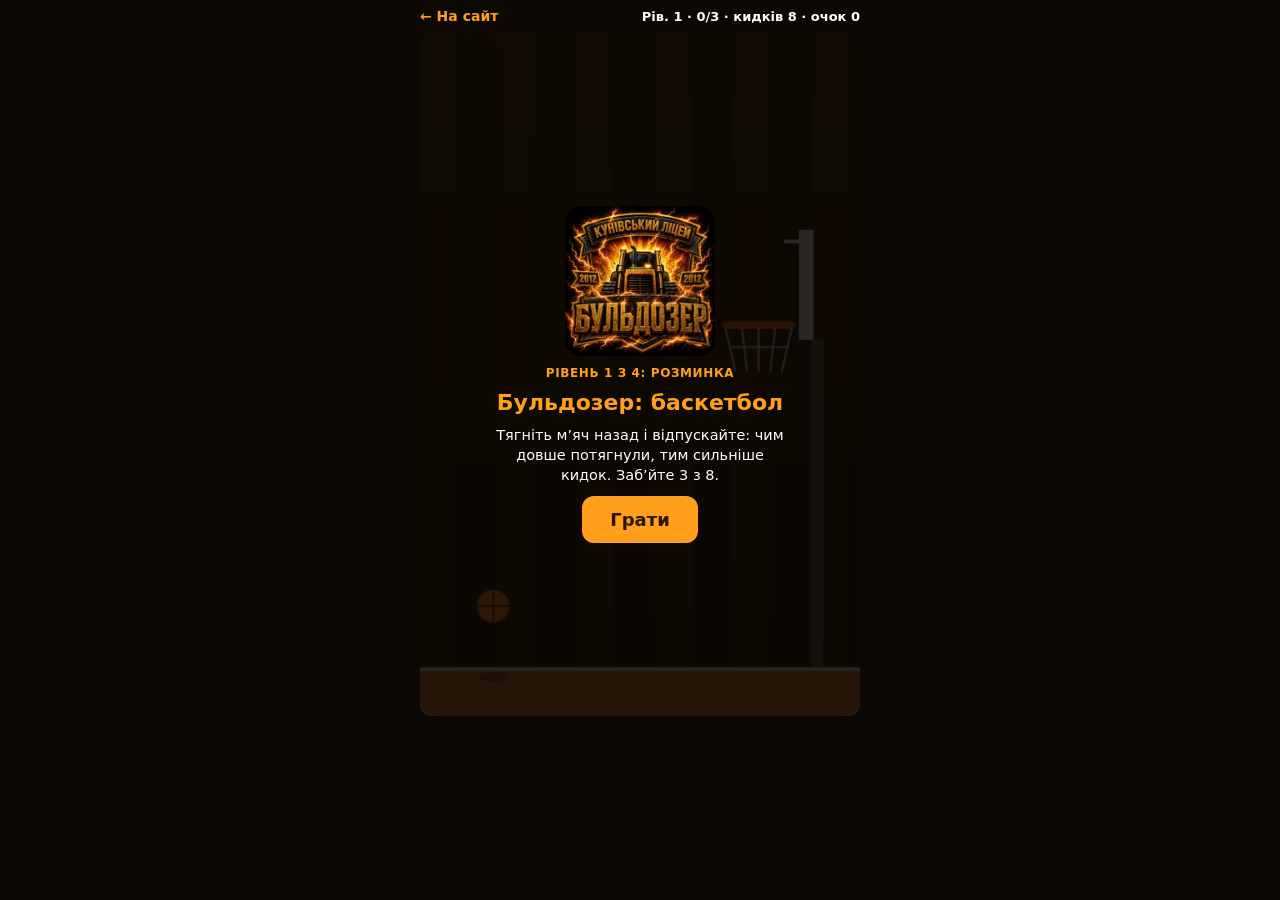
==== basket.html @ 4b5cf01b "Add files via upload" ====
<!doctype html>
<html lang="uk">
<head>
<meta charset="utf-8">
<meta name="viewport" content="width=device-width, initial-scale=1, maximum-scale=1, user-scalable=no">
<meta name="theme-color" content="#1a1209">
<title>Бульдозер: баскетбол</title>
<style>
  :root { --amber:#FF9F1C; --ink:#fff; }
  * { box-sizing:border-box; -webkit-tap-highlight-color:transparent; user-select:none; -webkit-user-select:none; }
  html, body { margin:0; height:100%; background:#0c0804; color:var(--ink); font-family:system-ui,-apple-system,"Segoe UI",Roboto,sans-serif; overscroll-behavior:none; touch-action:none; }
  body { display:flex; flex-direction:column; align-items:center; padding:8px 12px 12px; gap:8px; }
  header { width:100%; max-width:440px; display:flex; justify-content:space-between; align-items:center; gap:8px; font-size:14px; font-weight:700; }
  header a { color:var(--amber); text-decoration:none; white-space:nowrap; }
  header span { white-space:nowrap; font-size:13px; }
  .wrap { position:relative; width:min(100%, 440px, calc((100vh - 110px) * 360 / 560)); aspect-ratio:360/560; min-width:240px; }
  @supports (height:100dvh) { .wrap { width:min(100%, 440px, calc((100dvh - 110px) * 360 / 560)); } }
  canvas { position:absolute; inset:0; width:100%; height:100%; border-radius:14px; display:block; touch-action:none; }
  .ov { position:absolute; inset:0; display:grid; place-content:center; justify-items:center; gap:10px; text-align:center; padding:18px; background:rgba(10,6,2,.86); border-radius:14px; }
  .ov[hidden] { display:none; }
  .ov img { width:150px; height:150px; border-radius:16px; object-fit:cover; }
  .ov h1 { margin:0; font-size:22px; color:var(--amber); } .ov p { margin:0; font-size:14.5px; line-height:1.4; max-width:290px; }
  .lvl { font-size:12px; letter-spacing:.05em; text-transform:uppercase; color:var(--amber); font-weight:700; }
  .go { font:inherit; font-size:18px; font-weight:700; padding:13px 28px; border:0; border-radius:12px; background:var(--amber); color:#2a1700; cursor:pointer; }
</style>
</head>
<body>
<header><a href="./">← На сайт</a><span id="lvlname"></span></header>
<div class="wrap">
  <canvas id="c" width="360" height="560" aria-label="Гра у баскетбол: потягніть м’яч назад і відпустіть"></canvas>
  <div class="ov" id="ov">
    <img src="buldozer-logo.jpg" alt="Бульдозер, Кунівський ліцей">
    <div class="lvl" id="lvl"></div>
    <h1 id="h">Бульдозер</h1>
    <p id="txt"></p>
    <button class="go" id="go" type="button">Грати</button>
  </div>
</div>
<script>
(function () {
  var cv = document.getElementById("c"), g = cv.getContext("2d"), W = 360, H = 560, FLOOR = 520, R = 14, G = 0.35, BX = 60, BY = 470;
  var $ = function (i) { return document.getElementById(i); };
  var LV = [
    { name: "Розминка", goal: 3, shots: 8, hx: 250, hy: 240, move: 0, rnd: 0, txt: "Тягніть м’яч назад і відпускайте: чим довше потягнули, тим сильніше кидок. Заб’йте 3 з 8." },
    { name: "Штрафні", goal: 4, shots: 8, hx: 265, hy: 205, move: 0, rnd: 50, txt: "Кільце вище, а м’яч щоразу з іншого місця. Заб’йте 4 з 8." },
    { name: "Рухоме кільце", goal: 5, shots: 8, hx: 235, hy: 215, move: 38, rnd: 60, txt: "Кільце їздить вліво-вправо. Заб’йте 5 з 8." },
    { name: "Фінал", goal: 6, shots: 8, hx: 225, hy: 195, move: 60, rnd: 70, txt: "Високо, далеко й швидко. Заб’йте 6 з 8, і ліцей святкуватиме!" }
  ];
  var logo = new Image(); logo.src = "buldozer-logo.jpg";
  var lvl = 0, saved = 0, run = false, makes = 0, used = 0, pts = 0, ball, state, hoopX, hoopY, tm = 0, drag = null, msg = "", msgT = 0, rimTouched = false, bounces = 0, age = 0, bx0 = BX, scored = false;
  try { saved = +localStorage.getItem("bus.basket.level") || 0; } catch (e) {}
  var RW = 54;
  function hud() { $("lvlname").textContent = "Рів. " + (lvl + 1) + " · " + makes + "/" + LV[lvl].goal + " · кидків " + (LV[lvl].shots - used) + " · очок " + pts; }
  function curHX() { var L = LV[lvl]; return L.hx + (L.move ? Math.sin(tm / 60) * L.move : 0); }
  function newLevel(l) { lvl = l; makes = 0; used = 0; pts = l === 0 ? 0 : pts; tm = 0; nextShot(); }
  function nextShot() {
    var L = LV[lvl]; bx0 = BX + (L.rnd ? Math.random() * L.rnd : 0);
    ball = { x: bx0, y: BY, vx: 0, vy: 0 }; state = "aim"; rimTouched = false; bounces = 0; age = 0; scored = false; hoopX = curHX(); hoopY = L.hy; hud();
  }
  function circ(px, py, r) {
    var dx = ball.x - px, dy = ball.y - py, d = Math.hypot(dx, dy);
    if (d < R + r && d > 0) {
      var nx = dx / d, ny = dy / d; ball.x = px + nx * (R + r); ball.y = py + ny * (R + r);
      var dot = ball.vx * nx + ball.vy * ny; if (dot < 0) { ball.vx -= 1.6 * dot * nx; ball.vy -= 1.6 * dot * ny; ball.vx *= 0.9; ball.vy *= 0.9; rimTouched = true; }
    }
  }
  function physics(b, hx, hy) {
    var prevY = b.y; b.vy += G; b.x += b.vx; b.y += b.vy;
    var xB = hx + RW, bbx = xB + 6;
    // щит
    if (b.x + R > bbx && b.x - R < bbx + 8 && b.y > hy - 78 && b.y < hy + 12) {
      if (b.vx > 0) { b.x = bbx - R; b.vx = -b.vx * 0.6; rimTouched = true; }
    }
    circ(hx, hy, 4); circ(xB, hy, 4);
    var sc = false;
    if (prevY < hy && b.y >= hy && b.vy > 0 && b.x > hx + 6 && b.x < xB - 2) sc = true;
    return sc;
  }
  function shoot(vx, vy) { if (state !== "aim") return; ball.vx = vx; ball.vy = vy; state = "fly"; used++; hud(); }
  function update() {
    tm++;
    var L = LV[lvl];
    if (state === "aim") { hoopX = curHX(); return; }
    if (state === "fly") {
      hoopX = curHX(); age++;
      if (physics(ball, hoopX, hoopY) && !scored) { scored = true; makes++; var p = rimTouched ? 2 : 3; pts += p; msg = rimTouched ? "Є! +2" : "Чисто! +3"; msgT = 60; hud(); }
      if (ball.y > FLOOR - R && ball.vy > 0) { ball.y = FLOOR - R; ball.vy *= -0.55; ball.vx *= 0.8; bounces++; }
      if (ball.x < -30 || ball.x > W + 30 || bounces >= 2 || age > 420) endShot();
    } else if (state === "pause") { if (--wait <= 0) afterShot(); }
  }
  var wait = 0;
  function endShot() {
    if (!scored) { msg = "Мимо"; msgT = 40; }
    state = "pause"; wait = 36;
  }
  function afterShot() {
    var L = LV[lvl];
    if (makes >= L.goal) return win();
    if (used >= L.shots) return lose();
    nextShot();
  }
  function draw() {
    var L = LV[lvl];
    var gr = g.createLinearGradient(0, 0, 0, H); gr.addColorStop(0, "#2a1a0a"); gr.addColorStop(1, "#150d05"); g.fillStyle = gr; g.fillRect(0, 0, W, H);
    g.fillStyle = "rgba(255,159,28,.07)"; for (var i = 0; i < 6; i++) g.fillRect(i * 64, 0, 30, FLOOR);
    g.fillStyle = "#b9722e"; g.fillRect(0, FLOOR, W, H - FLOOR); g.fillStyle = "#e8d6b8"; g.fillRect(0, FLOOR, W, 3);
    var hx = hoopX, hy = hoopY, xB = hx + RW;
    // щит з логотипом
    g.fillStyle = "#f2f2f2"; g.fillRect(xB + 6, hy - 78, 8, 90);
    g.fillStyle = "#fff"; g.fillRect(xB + 14, hy - 78, 4, 90);
    g.fillStyle = "#fff"; g.fillRect(xB - 6, hy - 70, 12, 3);
    // стійка
    g.fillStyle = "#555"; g.fillRect(xB + 16, hy + 12, 10, FLOOR - hy - 12);
    // кільце
    g.strokeStyle = "#ff5a1f"; g.lineWidth = 6; g.lineCap = "round"; g.beginPath(); g.moveTo(hx, hy); g.lineTo(xB, hy); g.stroke();
    // сітка
    g.strokeStyle = "rgba(255,255,255,.8)"; g.lineWidth = 1.5;
    for (var k = 0; k <= 4; k++) { g.beginPath(); g.moveTo(hx + k * RW / 4, hy + 3); g.lineTo(hx + 8 + k * (RW - 16) / 4, hy + 38); g.stroke(); }
    g.beginPath(); g.moveTo(hx + 4, hy + 18); g.lineTo(xB - 4, hy + 18); g.stroke();
    // логотип на щиті (вертикально, на стійці)
    if (logo.complete && logo.naturalWidth) g.drawImage(logo, 10, 10, 64, 64);
    // прицілювання
    if (state === "aim" && drag) {
      var v = dragV(); var b = { x: ball.x, y: ball.y, vx: v.x, vy: v.y }, saveRim = rimTouched;
      g.fillStyle = "rgba(255,255,255,.7)";
      for (var s = 0; s < 40; s++) { b.vy += G; b.x += b.vx; b.y += b.vy; if (s % 3 === 0) { g.beginPath(); g.arc(b.x, b.y, 2.5, 0, 7); g.fill(); } if (b.y > FLOOR) break; }
      rimTouched = saveRim;
    }
    // тінь, м'яч
    g.fillStyle = "rgba(0,0,0,.3)"; g.beginPath(); g.ellipse(ball.x, FLOOR + 8, 12, 4, 0, 0, 7); g.fill();
    g.fillStyle = "#ff8a1f"; g.beginPath(); g.arc(ball.x, ball.y, R, 0, 7); g.fill();
    g.strokeStyle = "#3a1c05"; g.lineWidth = 1.5; g.beginPath(); g.arc(ball.x, ball.y, R, 0, 7); g.moveTo(ball.x - R, ball.y); g.lineTo(ball.x + R, ball.y); g.moveTo(ball.x, ball.y - R); g.lineTo(ball.x, ball.y + R); g.stroke();
    if (msgT > 0) { msgT--; g.textAlign = "center"; g.font = "bold 28px system-ui,sans-serif"; g.fillStyle = "#FF9F1C"; g.fillText(msg, W / 2, 120); }
  }
  function dragV() {
    var dx = drag.sx - drag.x, dy = drag.sy - drag.y, m = Math.hypot(dx, dy), k = 0.16, mx = 17;
    var vx = dx * k, vy = dy * k, sp = Math.hypot(vx, vy); if (sp > mx) { vx *= mx / sp; vy *= mx / sp; }
    if (vy > -1) vy = -1; return { x: vx, y: vy };
  }
  var acc = 0, last = 0;
  function loop(now) {
    if (!run) return;
    acc += Math.min(50, now - last); last = now;
    while (acc >= 1000 / 60) { acc -= 1000 / 60; update(); if (!run) return; }
    draw(); requestAnimationFrame(loop);
  }
  function pt(e) { var r = cv.getBoundingClientRect(); return { x: (e.clientX - r.left) * W / r.width, y: (e.clientY - r.top) * H / r.height }; }
  cv.addEventListener("pointerdown", function (e) { if (!run || state !== "aim") return; var p = pt(e); drag = { sx: p.x, sy: p.y, x: p.x, y: p.y }; cv.setPointerCapture(e.pointerId); e.preventDefault(); });
  cv.addEventListener("pointermove", function (e) { if (!drag) return; var p = pt(e); drag.x = p.x; drag.y = p.y; });
  function release() { if (!drag) return; var d = Math.hypot(drag.sx - drag.x, drag.sy - drag.y); var v = dragV(); drag = null; if (d > 18) shoot(v.x, v.y); }
  cv.addEventListener("pointerup", release); cv.addEventListener("pointercancel", function () { drag = null; });
  function show(l, h, txt, btn) { $("lvl").textContent = l; $("h").textContent = h; $("txt").textContent = txt; $("go").textContent = btn; $("ov").hidden = false; }
  function win() {
    run = false; draw();
    if (lvl + 1 < LV.length) { saved = Math.max(saved, lvl + 1); try { localStorage.setItem("bus.basket.level", String(saved)); } catch (e) {} show("Очок: " + pts, "Рівень пройдено!", "Далі: " + LV[lvl + 1].name + ". " + LV[lvl + 1].txt, "Наступний рівень"); $("go").dataset.n = "next"; }
    else { saved = 0; try { localStorage.setItem("bus.basket.level", "0"); } catch (e) {} show("Усього очок: " + pts, "Бульдозер переміг!", "Ви пройшли всі рівні. Кунівський ліцей пишається вами!", "Грати ще раз"); $("go").dataset.n = "again"; }
  }
  function lose() { run = false; draw(); show("Закинуто " + makes + " з " + LV[lvl].goal, "Кидки закінчилися", "Трохи не вистачило. Спробуйте ще раз цей рівень.", "Ще раз"); $("go").dataset.n = "retry"; }
  function start() { $("ov").hidden = true; run = true; acc = 0; last = performance.now(); requestAnimationFrame(loop); }
  $("go").onclick = function () { var n = $("go").dataset.n; $("go").dataset.n = ""; if (n === "next") newLevel(lvl + 1); else if (n === "again") { pts = 0; newLevel(0); } else newLevel(lvl); start(); };
  var l0 = saved > 0 && saved < LV.length ? saved : 0;
  pts = 0; newLevel(l0); draw();
  show("Рівень " + (l0 + 1) + " з " + LV.length + ": " + LV[l0].name, "Бульдозер: баскетбол", LV[l0].txt, "Грати");
  window.__b = { shoot: shoot, st: function () { return { makes: makes, used: used, state: state, run: run, pts: pts }; },
    find: function () { var L = LV[lvl]; for (var vy = -17; vy < -6; vy += 0.25) for (var vx = 2; vx < 12; vx += 0.1) { var b = { x: ball.x, y: ball.y, vx: vx, vy: vy }, ok = false, rt = rimTouched; for (var s = 0; s < 400; s++) { if (physics(b, curHX(), L.hy)) { ok = true; break; } if (b.y > FLOOR) break; } rimTouched = rt; if (ok) return { vx: vx, vy: vy }; } return null; } };
})();
</script>
</body>
</html>
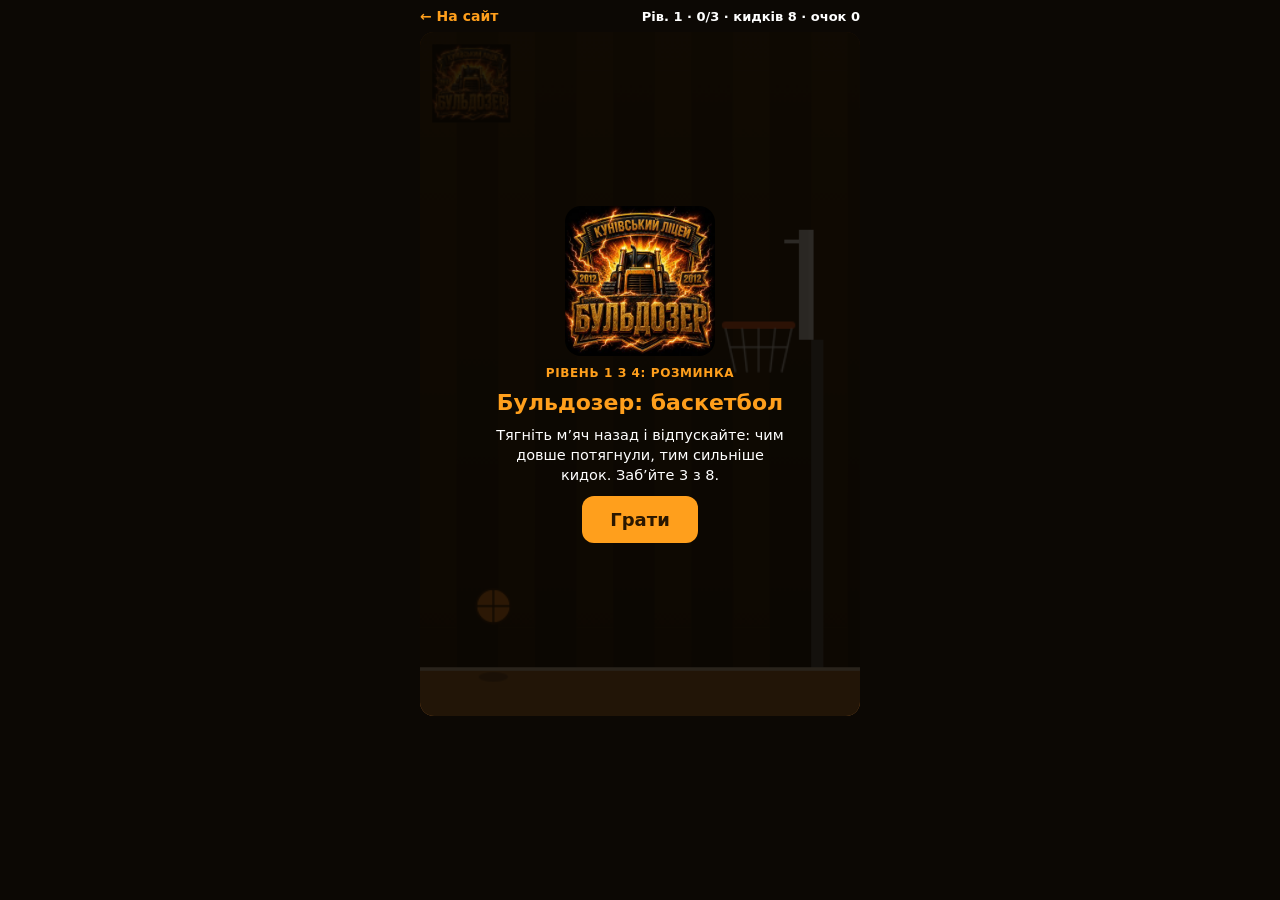
==== commit fd7aaab1: "Add files via upload" ====
--- a/basket.html
+++ b/basket.html
@@ -36,6 +36,8 @@
     <button class="go" id="go" type="button">Грати</button>
   </div>
 </div>
+<script src="config.js"></script>
+<script src="track.js"></script>
 <script>
 (function () {
   var cv = document.getElementById("c"), g = cv.getContext("2d"), W = 360, H = 560, FLOOR = 520, R = 14, G = 0.35, BX = 60, BY = 470;
@@ -156,7 +158,7 @@
     else { saved = 0; try { localStorage.setItem("bus.basket.level", "0"); } catch (e) {} show("Усього очок: " + pts, "Бульдозер переміг!", "Ви пройшли всі рівні. Кунівський ліцей пишається вами!", "Грати ще раз"); $("go").dataset.n = "again"; }
   }
   function lose() { run = false; draw(); show("Закинуто " + makes + " з " + LV[lvl].goal, "Кидки закінчилися", "Трохи не вистачило. Спробуйте ще раз цей рівень.", "Ще раз"); $("go").dataset.n = "retry"; }
-  function start() { $("ov").hidden = true; run = true; acc = 0; last = performance.now(); requestAnimationFrame(loop); }
+  function start() { if (window.trackPlay) trackPlay("basket"); $("ov").hidden = true; run = true; acc = 0; last = performance.now(); requestAnimationFrame(loop); }
   $("go").onclick = function () { var n = $("go").dataset.n; $("go").dataset.n = ""; if (n === "next") newLevel(lvl + 1); else if (n === "again") { pts = 0; newLevel(0); } else newLevel(lvl); start(); };
   var l0 = saved > 0 && saved < LV.length ? saved : 0;
   pts = 0; newLevel(l0); draw();
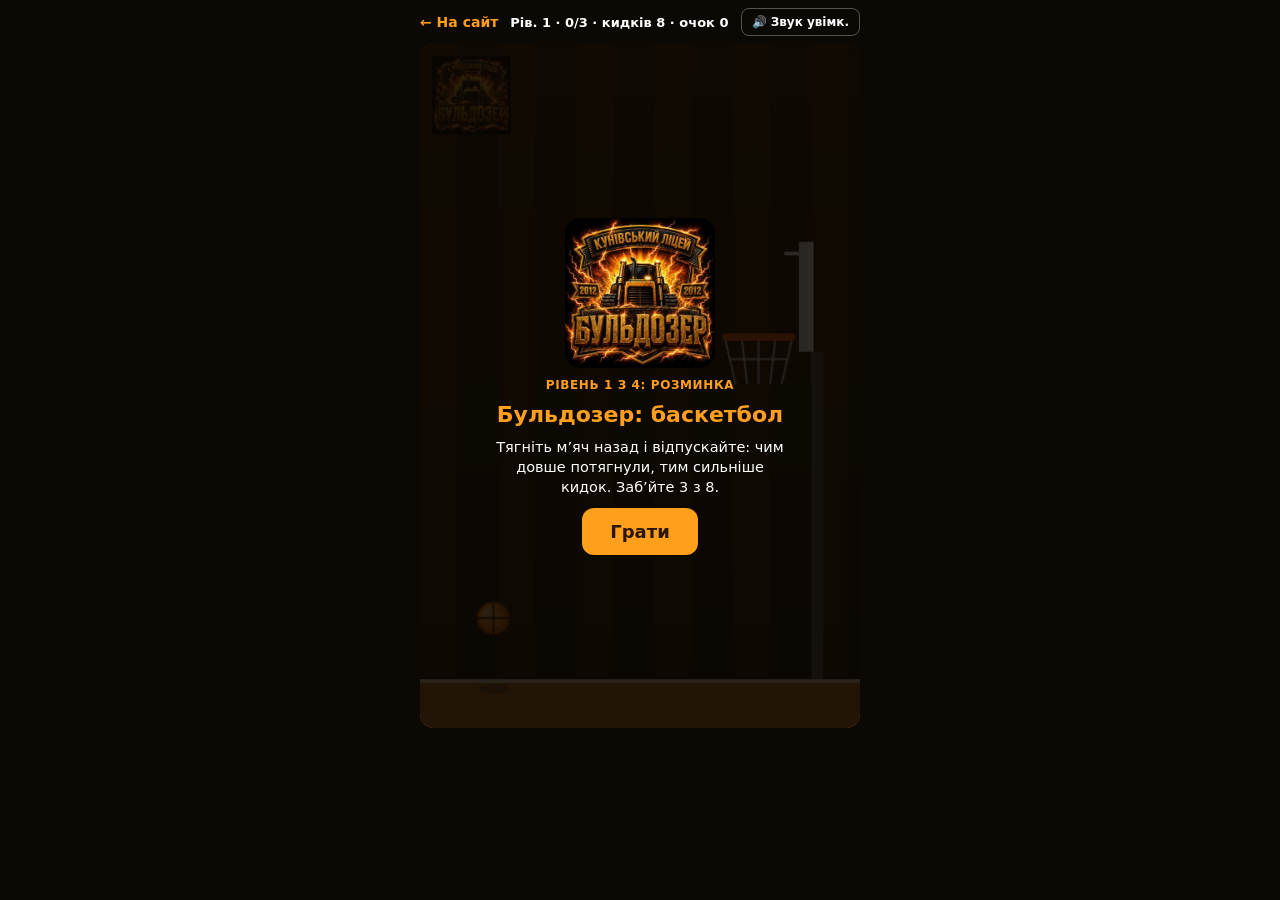
==== commit 257c3479: "Add files via upload" ====
--- a/basket.html
+++ b/basket.html
@@ -22,10 +22,11 @@
   .ov h1 { margin:0; font-size:22px; color:var(--amber); } .ov p { margin:0; font-size:14.5px; line-height:1.4; max-width:290px; }
   .lvl { font-size:12px; letter-spacing:.05em; text-transform:uppercase; color:var(--amber); font-weight:700; }
   .go { font:inherit; font-size:18px; font-weight:700; padding:13px 28px; border:0; border-radius:12px; background:var(--amber); color:#2a1700; cursor:pointer; }
+.snd { font:inherit; font-size:12px; font-weight:700; padding:6px 10px; border-radius:8px; border:1px solid rgba(255,255,255,.3); background:transparent; color:#fff; cursor:pointer; white-space:nowrap; }
 </style>
 </head>
 <body>
-<header><a href="./">← На сайт</a><span id="lvlname"></span></header>
+<header><a href="./">← На сайт</a><span id="lvlname"></span><button class="snd" id="snd" type="button" aria-label="Звук"></button></header>
 <div class="wrap">
   <canvas id="c" width="360" height="560" aria-label="Гра у баскетбол: потягніть м’яч назад і відпустіть"></canvas>
   <div class="ov" id="ov">
@@ -36,6 +37,7 @@
     <button class="go" id="go" type="button">Грати</button>
   </div>
 </div>
+<script src="sfx.js"></script>
 <script src="config.js"></script>
 <script src="track.js"></script>
 <script>
@@ -63,7 +65,7 @@
     var dx = ball.x - px, dy = ball.y - py, d = Math.hypot(dx, dy);
     if (d < R + r && d > 0) {
       var nx = dx / d, ny = dy / d; ball.x = px + nx * (R + r); ball.y = py + ny * (R + r);
-      var dot = ball.vx * nx + ball.vy * ny; if (dot < 0) { ball.vx -= 1.6 * dot * nx; ball.vy -= 1.6 * dot * ny; ball.vx *= 0.9; ball.vy *= 0.9; rimTouched = true; }
+      var dot = ball.vx * nx + ball.vy * ny; if (dot < 0) { SFXLIB.tone(900, 0.1, "square", 0.07, 0, 500); SFXLIB.noise(0.06, 0.15, 3000, "highpass"); ball.vx -= 1.6 * dot * nx; ball.vy -= 1.6 * dot * ny; ball.vx *= 0.9; ball.vy *= 0.9; rimTouched = true; }
     }
   }
   function physics(b, hx, hy) {
@@ -71,28 +73,28 @@
     var xB = hx + RW, bbx = xB + 6;
     // щит
     if (b.x + R > bbx && b.x - R < bbx + 8 && b.y > hy - 78 && b.y < hy + 12) {
-      if (b.vx > 0) { b.x = bbx - R; b.vx = -b.vx * 0.6; rimTouched = true; }
+      if (b.vx > 0) { SFXLIB.tone(160, 0.12, "triangle", 0.25, 0, 90); b.x = bbx - R; b.vx = -b.vx * 0.6; rimTouched = true; }
     }
     circ(hx, hy, 4); circ(xB, hy, 4);
     var sc = false;
     if (prevY < hy && b.y >= hy && b.vy > 0 && b.x > hx + 6 && b.x < xB - 2) sc = true;
     return sc;
   }
-  function shoot(vx, vy) { if (state !== "aim") return; ball.vx = vx; ball.vy = vy; state = "fly"; used++; hud(); }
+  function shoot(vx, vy) { if (state !== "aim") return; SFXLIB.noise(0.14, 0.18, 2200, "bandpass"); ball.vx = vx; ball.vy = vy; state = "fly"; used++; hud(); }
   function update() {
     tm++;
     var L = LV[lvl];
     if (state === "aim") { hoopX = curHX(); return; }
     if (state === "fly") {
       hoopX = curHX(); age++;
-      if (physics(ball, hoopX, hoopY) && !scored) { scored = true; makes++; var p = rimTouched ? 2 : 3; pts += p; msg = rimTouched ? "Є! +2" : "Чисто! +3"; msgT = 60; hud(); }
-      if (ball.y > FLOOR - R && ball.vy > 0) { ball.y = FLOOR - R; ball.vy *= -0.55; ball.vx *= 0.8; bounces++; }
+      if (physics(ball, hoopX, hoopY) && !scored) { scored = true; SFXLIB.noise(0.28, 0.3, 4000, "highpass"); SFXLIB.seq([784, 988, 1175], 0.07, "sine", 0.16); makes++; var p = rimTouched ? 2 : 3; pts += p; msg = rimTouched ? "Є! +2" : "Чисто! +3"; msgT = 60; hud(); }
+      if (ball.y > FLOOR - R && ball.vy > 0) { ball.y = FLOOR - R; ball.vy *= -0.55; ball.vx *= 0.8; bounces++; SFXLIB.tone(130 / bounces, 0.12, "triangle", 0.28, 0, 60); }
       if (ball.x < -30 || ball.x > W + 30 || bounces >= 2 || age > 420) endShot();
     } else if (state === "pause") { if (--wait <= 0) afterShot(); }
   }
   var wait = 0;
   function endShot() {
-    if (!scored) { msg = "Мимо"; msgT = 40; }
+    if (!scored) { msg = "Мимо"; msgT = 40; SFXLIB.tone(240, 0.22, "triangle", 0.14, 0, 120); }
     state = "pause"; wait = 36;
   }
   function afterShot() {
@@ -130,7 +132,7 @@
     }
     // тінь, м'яч
     g.fillStyle = "rgba(0,0,0,.3)"; g.beginPath(); g.ellipse(ball.x, FLOOR + 8, 12, 4, 0, 0, 7); g.fill();
-    g.fillStyle = "#ff8a1f"; g.beginPath(); g.arc(ball.x, ball.y, R, 0, 7); g.fill();
+    var bgr = g.createRadialGradient(ball.x - 5, ball.y - 5, 2, ball.x, ball.y, R); bgr.addColorStop(0, "#ffc27a"); bgr.addColorStop(0.5, "#ff8a1f"); bgr.addColorStop(1, "#b84e00"); g.fillStyle = bgr; g.beginPath(); g.arc(ball.x, ball.y, R, 0, 7); g.fill();
     g.strokeStyle = "#3a1c05"; g.lineWidth = 1.5; g.beginPath(); g.arc(ball.x, ball.y, R, 0, 7); g.moveTo(ball.x - R, ball.y); g.lineTo(ball.x + R, ball.y); g.moveTo(ball.x, ball.y - R); g.lineTo(ball.x, ball.y + R); g.stroke();
     if (msgT > 0) { msgT--; g.textAlign = "center"; g.font = "bold 28px system-ui,sans-serif"; g.fillStyle = "#FF9F1C"; g.fillText(msg, W / 2, 120); }
   }
@@ -153,13 +155,14 @@
   cv.addEventListener("pointerup", release); cv.addEventListener("pointercancel", function () { drag = null; });
   function show(l, h, txt, btn) { $("lvl").textContent = l; $("h").textContent = h; $("txt").textContent = txt; $("go").textContent = btn; $("ov").hidden = false; }
   function win() {
-    run = false; draw();
+    run = false; draw(); SFXLIB.seq(lvl + 1 < LV.length ? [523, 659, 784, 1047] : [523, 523, 523, 659, 784, 659, 784, 1047], 0.13);
     if (lvl + 1 < LV.length) { saved = Math.max(saved, lvl + 1); try { localStorage.setItem("bus.basket.level", String(saved)); } catch (e) {} show("Очок: " + pts, "Рівень пройдено!", "Далі: " + LV[lvl + 1].name + ". " + LV[lvl + 1].txt, "Наступний рівень"); $("go").dataset.n = "next"; }
     else { saved = 0; try { localStorage.setItem("bus.basket.level", "0"); } catch (e) {} show("Усього очок: " + pts, "Бульдозер переміг!", "Ви пройшли всі рівні. Кунівський ліцей пишається вами!", "Грати ще раз"); $("go").dataset.n = "again"; }
   }
-  function lose() { run = false; draw(); show("Закинуто " + makes + " з " + LV[lvl].goal, "Кидки закінчилися", "Трохи не вистачило. Спробуйте ще раз цей рівень.", "Ще раз"); $("go").dataset.n = "retry"; }
-  function start() { if (window.trackPlay) trackPlay("basket"); $("ov").hidden = true; run = true; acc = 0; last = performance.now(); requestAnimationFrame(loop); }
+  function lose() { run = false; draw(); SFXLIB.seq([392, 330, 262, 196], 0.2); show("Закинуто " + makes + " з " + LV[lvl].goal, "Кидки закінчилися", "Трохи не вистачило. Спробуйте ще раз цей рівень.", "Ще раз"); $("go").dataset.n = "retry"; }
+  function start() { if (window.trackPlay) trackPlay("basket"); SFXLIB.tone(1400, 0.25, "sine", 0.1); $("ov").hidden = true; run = true; acc = 0; last = performance.now(); requestAnimationFrame(loop); }
   $("go").onclick = function () { var n = $("go").dataset.n; $("go").dataset.n = ""; if (n === "next") newLevel(lvl + 1); else if (n === "again") { pts = 0; newLevel(0); } else newLevel(lvl); start(); };
+  SFXLIB.bind($("snd"));
   var l0 = saved > 0 && saved < LV.length ? saved : 0;
   pts = 0; newLevel(l0); draw();
   show("Рівень " + (l0 + 1) + " з " + LV.length + ": " + LV[l0].name, "Бульдозер: баскетбол", LV[l0].txt, "Грати");
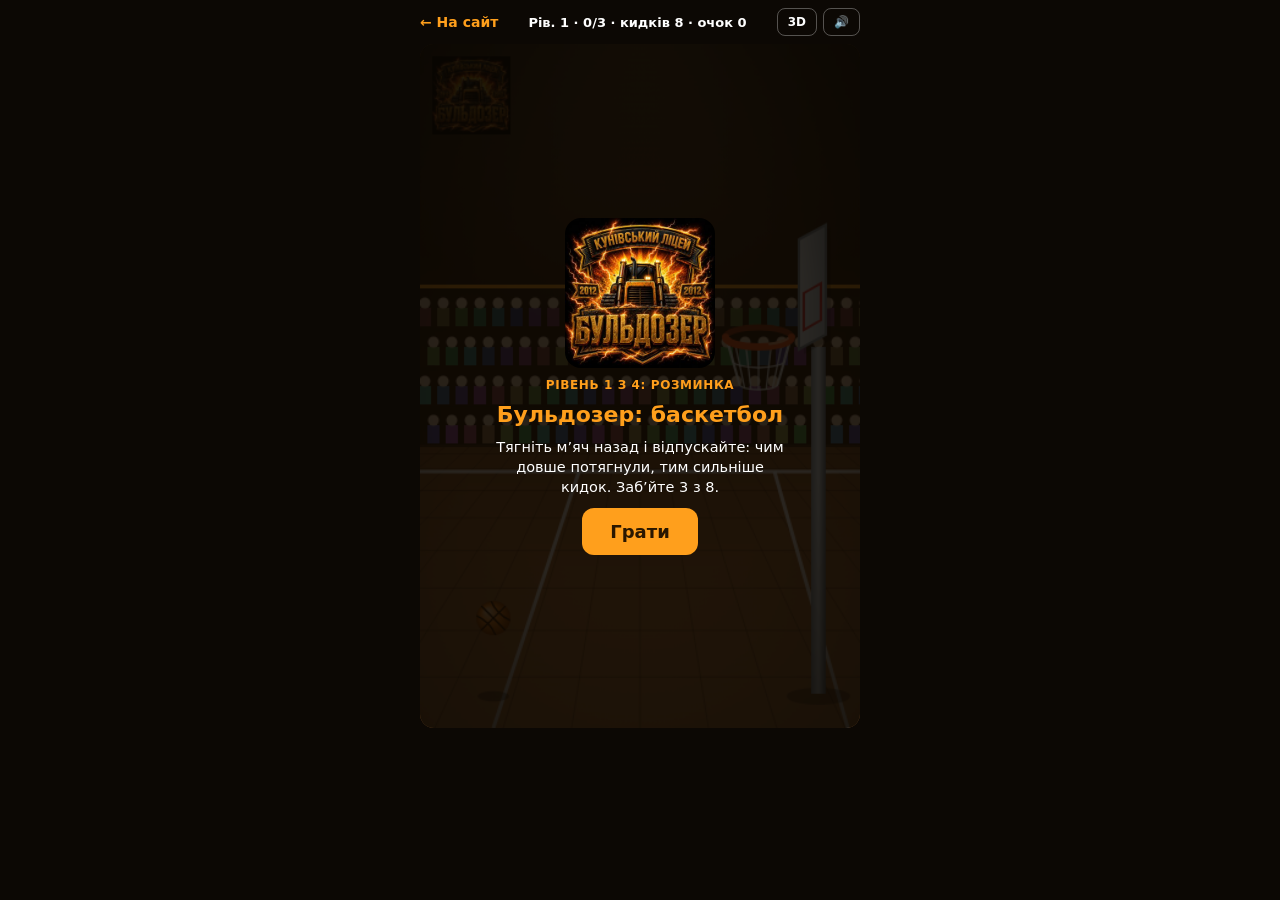
==== commit f5712a48: "Add files via upload" ====
--- a/basket.html
+++ b/basket.html
@@ -13,6 +13,7 @@
   header { width:100%; max-width:440px; display:flex; justify-content:space-between; align-items:center; gap:8px; font-size:14px; font-weight:700; }
   header a { color:var(--amber); text-decoration:none; white-space:nowrap; }
   header span { white-space:nowrap; font-size:13px; }
+  .hb { display:flex; gap:6px; }
   .wrap { position:relative; width:min(100%, 440px, calc((100vh - 110px) * 360 / 560)); aspect-ratio:360/560; min-width:240px; }
   @supports (height:100dvh) { .wrap { width:min(100%, 440px, calc((100dvh - 110px) * 360 / 560)); } }
   canvas { position:absolute; inset:0; width:100%; height:100%; border-radius:14px; display:block; touch-action:none; }
@@ -26,7 +27,7 @@
 </style>
 </head>
 <body>
-<header><a href="./">← На сайт</a><span id="lvlname"></span><button class="snd" id="snd" type="button" aria-label="Звук"></button></header>
+<header><a href="./">← На сайт</a><span id="lvlname"></span><span class="hb"><button class="snd" id="vw" type="button" aria-label="Вигляд 2D або 3D">3D</button><button class="snd" id="snd" type="button" aria-label="Звук"></button></span></header>
 <div class="wrap">
   <canvas id="c" width="360" height="560" aria-label="Гра у баскетбол: потягніть м’яч назад і відпустіть"></canvas>
   <div class="ov" id="ov">
@@ -103,7 +104,7 @@
     if (used >= L.shots) return lose();
     nextShot();
   }
-  function draw() {
+  function draw2d() {
     var L = LV[lvl];
     var gr = g.createLinearGradient(0, 0, 0, H); gr.addColorStop(0, "#2a1a0a"); gr.addColorStop(1, "#150d05"); g.fillStyle = gr; g.fillRect(0, 0, W, H);
     g.fillStyle = "rgba(255,159,28,.07)"; for (var i = 0; i < 6; i++) g.fillRect(i * 64, 0, 30, FLOOR);
@@ -136,6 +137,66 @@
     g.strokeStyle = "#3a1c05"; g.lineWidth = 1.5; g.beginPath(); g.arc(ball.x, ball.y, R, 0, 7); g.moveTo(ball.x - R, ball.y); g.lineTo(ball.x + R, ball.y); g.moveTo(ball.x, ball.y - R); g.lineTo(ball.x, ball.y + R); g.stroke();
     if (msgT > 0) { msgT--; g.textAlign = "center"; g.font = "bold 28px system-ui,sans-serif"; g.fillStyle = "#FF9F1C"; g.fillText(msg, W / 2, 120); }
   }
+
+  function draw() { if (view3d) draw3d(); else draw2d(); }
+  function draw3d() {
+    var L = LV[lvl], FY = 330, i, k;
+    // стіна і трибуни
+    var wg = g.createLinearGradient(0, 0, 0, FY); wg.addColorStop(0, "#150c04"); wg.addColorStop(1, "#4a2a10"); g.fillStyle = wg; g.fillRect(0, 0, W, FY);
+    for (var r = 0; r < 4; r++) {
+      var yy = 200 + r * 32; g.fillStyle = "rgba(20,10,0," + (0.2 + r * 0.08) + ")"; g.fillRect(0, yy, W, 32);
+      for (i = 0; i < 25; i++) {
+        var hx0 = i * 15 + (r % 2) * 7 + 4, hue = (i * 47 + r * 83) % 360;
+        g.fillStyle = "hsl(" + hue + ",35%," + (36 + r * 4) + "%)"; g.fillRect(hx0 - 5, yy + 16, 10, 15);
+        g.fillStyle = "#e6c7a6"; g.beginPath(); g.arc(hx0, yy + 12, 4.5, 0, 7); g.fill();
+      }
+    }
+    g.fillStyle = "#FF9F1C"; g.fillRect(0, 197, W, 3);
+    var lg = g.createRadialGradient(W / 2, -20, 5, W / 2, -20, 260); lg.addColorStop(0, "rgba(255,200,120,.35)"); lg.addColorStop(1, "rgba(255,200,120,0)"); g.fillStyle = lg; g.fillRect(0, 0, W, FY);
+    // паркет у перспективі
+    var fg = g.createLinearGradient(0, FY, 0, H); fg.addColorStop(0, "#8a5424"); fg.addColorStop(1, "#c98340"); g.fillStyle = fg; g.fillRect(0, FY, W, H - FY);
+    g.strokeStyle = "rgba(60,30,10,.35)"; g.lineWidth = 1; g.beginPath();
+    for (k = -9; k <= 9; k++) { g.moveTo(180 + k * 20, FY); g.lineTo(180 + k * 56, H); }
+    for (k = 1; k < 9; k++) { var py = FY + (H - FY) * Math.pow(k / 9, 1.7); g.moveTo(0, py); g.lineTo(W, py); }
+    g.stroke();
+    g.strokeStyle = "rgba(255,255,255,.8)"; g.lineWidth = 3; g.beginPath(); g.moveTo(-10, FY + 20); g.lineTo(W + 10, FY + 20); g.stroke();
+    g.beginPath(); g.moveTo(130, FY + 20); g.lineTo(60, H); g.moveTo(290, FY + 20); g.lineTo(350, H); g.stroke();
+    var hx = hoopX, hy = hoopY, xB = hx + RW, cx = hx + RW / 2;
+    // стійка
+    g.fillStyle = "rgba(0,0,0,.3)"; g.beginPath(); g.ellipse(xB + 22, FLOOR + 14, 26, 7, 0, 0, 7); g.fill();
+    var pg = g.createLinearGradient(xB + 16, 0, xB + 28, 0); pg.addColorStop(0, "#9aa7b4"); pg.addColorStop(0.5, "#e6edf3"); pg.addColorStop(1, "#6a7580"); g.fillStyle = pg; g.fillRect(xB + 16, hy + 8, 12, FLOOR + 12 - hy - 8);
+    // щит: паралелограм
+    g.fillStyle = "rgba(0,0,0,.22)"; g.beginPath(); g.moveTo(xB + 10, hy - 78); g.lineTo(xB + 32, hy - 90); g.lineTo(xB + 32, hy + 2); g.lineTo(xB + 10, hy + 14); g.closePath(); g.fill();
+    var bgd = g.createLinearGradient(xB + 6, 0, xB + 26, 0); bgd.addColorStop(0, "#f4f8fb"); bgd.addColorStop(1, "#c4d0da"); g.fillStyle = bgd;
+    g.beginPath(); g.moveTo(xB + 6, hy - 80); g.lineTo(xB + 28, hy - 92); g.lineTo(xB + 28, hy - 2); g.lineTo(xB + 6, hy + 10); g.closePath(); g.fill();
+    g.strokeStyle = "#8d99a5"; g.lineWidth = 2; g.stroke();
+    g.strokeStyle = "#e23d3d"; g.lineWidth = 2; g.beginPath(); g.moveTo(xB + 10, hy - 36); g.lineTo(xB + 24, hy - 44); g.lineTo(xB + 24, hy - 14); g.lineTo(xB + 10, hy - 6); g.closePath(); g.stroke();
+    // заднє півколо кільця
+    g.lineWidth = 5; g.strokeStyle = "#9a3a12"; g.beginPath(); g.ellipse(cx, hy, RW / 2, 8, 0, Math.PI, 0); g.stroke();
+    // траєкторія
+    if (state === "aim" && drag) {
+      var v = dragV(); var b = { x: ball.x, y: ball.y, vx: v.x, vy: v.y }; g.fillStyle = "rgba(255,255,255,.75)";
+      for (var s = 0; s < 40; s++) { b.vy += G; b.x += b.vx; b.y += b.vy; if (s % 3 === 0) { g.beginPath(); g.arc(b.x, b.y, 2.5, 0, 7); g.fill(); } if (b.y > FLOOR) break; }
+    }
+    // тінь м'яча
+    var hgt = Math.max(0, Math.min(1, (FLOOR - ball.y) / 450));
+    g.fillStyle = "rgba(0,0,0," + (0.35 - hgt * 0.2) + ")"; g.beginPath(); g.ellipse(ball.x, FLOOR + 14, 12 + hgt * 8, 4 + hgt * 2, 0, 0, 7); g.fill();
+    // м'яч
+    var rot = ball.x / 25 + ball.y / 30;
+    var bgr = g.createRadialGradient(ball.x - 5, ball.y - 6, 1, ball.x, ball.y, R + 1); bgr.addColorStop(0, "#ffd09a"); bgr.addColorStop(0.45, "#ff8a1f"); bgr.addColorStop(1, "#8f3d00"); g.fillStyle = bgr; g.beginPath(); g.arc(ball.x, ball.y, R, 0, 7); g.fill();
+    g.save(); g.beginPath(); g.arc(ball.x, ball.y, R, 0, 7); g.clip(); g.strokeStyle = "#3a1c05"; g.lineWidth = 1.4; g.translate(ball.x, ball.y); g.rotate(rot);
+    g.beginPath(); g.moveTo(-R, 0); g.lineTo(R, 0); g.moveTo(0, -R); g.lineTo(0, R); g.moveTo(-R * 0.7, -R); g.quadraticCurveTo(-R * 0.2, 0, -R * 0.7, R); g.moveTo(R * 0.7, -R); g.quadraticCurveTo(R * 0.2, 0, R * 0.7, R); g.stroke(); g.restore();
+    // сітка і передня половина кільця
+    g.strokeStyle = "rgba(255,255,255,.85)"; g.lineWidth = 1.3;
+    for (k = 0; k <= 8; k++) { var a = Math.PI * k / 8, ex = cx - Math.cos(a) * RW / 2, ey = hy + Math.sin(a) * 8, lx = cx - Math.cos(a) * RW * 0.3, ly = hy + 38 + Math.sin(a) * 5; g.beginPath(); g.moveTo(ex, ey); g.lineTo(lx, ly); g.stroke(); }
+    g.beginPath(); g.ellipse(cx, hy + 19, RW * 0.4, 6, 0, 0, Math.PI); g.stroke();
+    g.beginPath(); g.ellipse(cx, hy + 38, RW * 0.3, 5, 0, 0, Math.PI); g.stroke();
+    g.lineWidth = 6; g.strokeStyle = "#ff5a1f"; g.lineCap = "round"; g.beginPath(); g.ellipse(cx, hy, RW / 2, 8, 0, 0, Math.PI); g.stroke();
+    g.strokeStyle = "rgba(255,200,150,.8)"; g.lineWidth = 2; g.beginPath(); g.ellipse(cx, hy - 1, RW / 2 - 2, 7, 0, 0.3, 1.2); g.stroke();
+    if (logo.complete && logo.naturalWidth) g.drawImage(logo, 10, 10, 64, 64);
+    var vg = g.createRadialGradient(W / 2, H / 2, 160, W / 2, H / 2, 380); vg.addColorStop(0, "rgba(0,0,0,0)"); vg.addColorStop(1, "rgba(0,0,0,.5)"); g.fillStyle = vg; g.fillRect(0, 0, W, H);
+    if (msgT > 0) { msgT--; g.textAlign = "center"; g.font = "bold 28px system-ui,sans-serif"; g.fillStyle = "#FF9F1C"; g.fillText(msg, W / 2, 120); }
+  }
   function dragV() {
     var dx = drag.sx - drag.x, dy = drag.sy - drag.y, m = Math.hypot(dx, dy), k = 0.16, mx = 17;
     var vx = dx * k, vy = dy * k, sp = Math.hypot(vx, vy); if (sp > mx) { vx *= mx / sp; vy *= mx / sp; }
@@ -162,6 +223,12 @@
   function lose() { run = false; draw(); SFXLIB.seq([392, 330, 262, 196], 0.2); show("Закинуто " + makes + " з " + LV[lvl].goal, "Кидки закінчилися", "Трохи не вистачило. Спробуйте ще раз цей рівень.", "Ще раз"); $("go").dataset.n = "retry"; }
   function start() { if (window.trackPlay) trackPlay("basket"); SFXLIB.tone(1400, 0.25, "sine", 0.1); $("ov").hidden = true; run = true; acc = 0; last = performance.now(); requestAnimationFrame(loop); }
   $("go").onclick = function () { var n = $("go").dataset.n; $("go").dataset.n = ""; if (n === "next") newLevel(lvl + 1); else if (n === "again") { pts = 0; newLevel(0); } else newLevel(lvl); start(); };
+
+  var view3d = true;
+  try { var vv = localStorage.getItem("bus.game.view"); if (vv) view3d = vv === "3d"; } catch (e) {}
+  function vwLabel() { $("vw").textContent = view3d ? "3D" : "2D"; }
+  $("vw").onclick = function () { view3d = !view3d; try { localStorage.setItem("bus.game.view", view3d ? "3d" : "2d"); } catch (e) {} vwLabel(); draw(); };
+  vwLabel();
   SFXLIB.bind($("snd"));
   var l0 = saved > 0 && saved < LV.length ? saved : 0;
   pts = 0; newLevel(l0); draw();
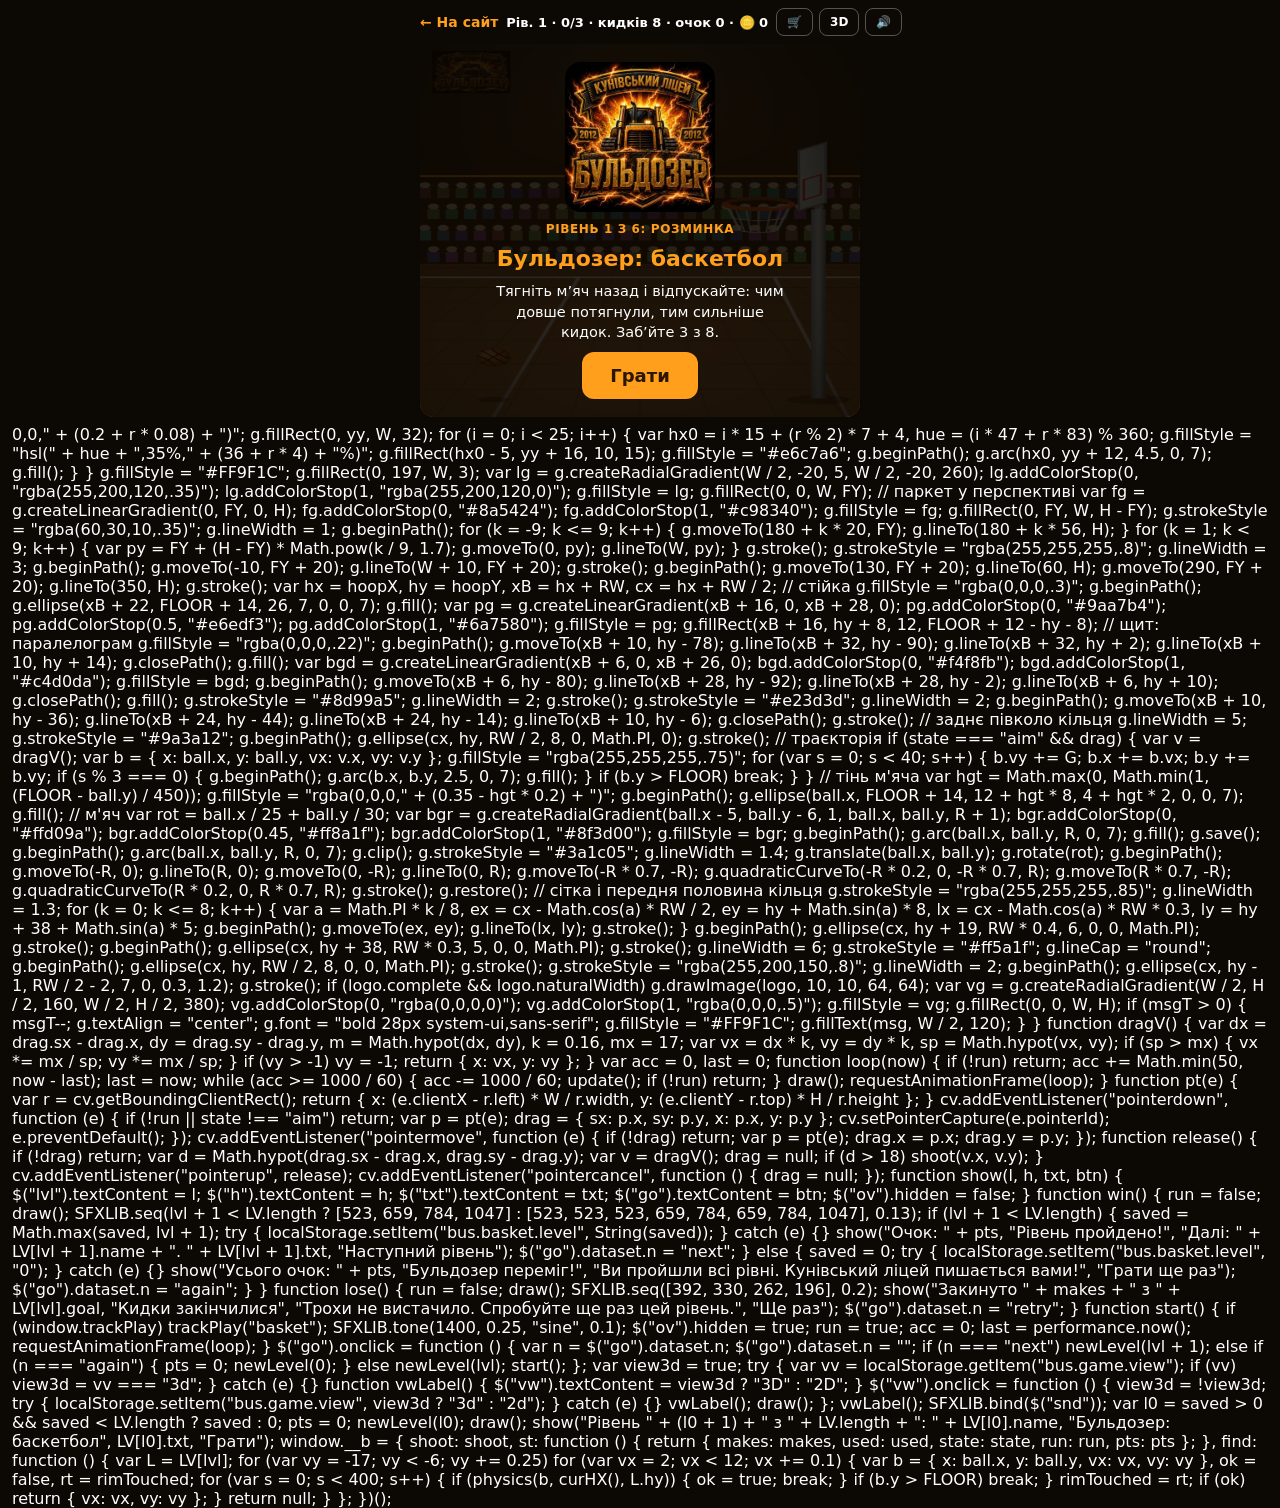
==== commit 679ad745: "Update print statement to say 'Goodbye World'" ====
--- a/basket.html
+++ b/basket.html
@@ -6,7 +6,7 @@
 <meta name="theme-color" content="#1a1209">
 <title>Бульдозер: баскетбол</title>
 <style>
-  :root { --amber:#FF9F1C; --ink:#fff; }
+  :root { --amber:#FF9F1C; --ink:#fff; --gold:#FFD700; }
   * { box-sizing:border-box; -webkit-tap-highlight-color:transparent; user-select:none; -webkit-user-select:none; }
   html, body { margin:0; height:100%; background:#0c0804; color:var(--ink); font-family:system-ui,-apple-system,"Segoe UI",Roboto,sans-serif; overscroll-behavior:none; touch-action:none; }
   body { display:flex; flex-direction:column; align-items:center; padding:8px 12px 12px; gap:8px; }
@@ -23,19 +23,42 @@
   .ov h1 { margin:0; font-size:22px; color:var(--amber); } .ov p { margin:0; font-size:14.5px; line-height:1.4; max-width:290px; }
   .lvl { font-size:12px; letter-spacing:.05em; text-transform:uppercase; color:var(--amber); font-weight:700; }
   .go { font:inherit; font-size:18px; font-weight:700; padding:13px 28px; border:0; border-radius:12px; background:var(--amber); color:#2a1700; cursor:pointer; }
-.snd { font:inherit; font-size:12px; font-weight:700; padding:6px 10px; border-radius:8px; border:1px solid rgba(255,255,255,.3); background:transparent; color:#fff; cursor:pointer; white-space:nowrap; }
+  .snd { font:inherit; font-size:12px; font-weight:700; padding:6px 10px; border-radius:8px; border:1px solid rgba(255,255,255,.3); background:transparent; color:#fff; cursor:pointer; white-space:nowrap; }
+  .combo { position:absolute; top:80px; left:50%; transform:translateX(-50%); font-size:24px; font-weight:900; color:var(--gold); text-shadow:0 0 10px rgba(255,215,0,.8); opacity:0; transition:opacity .2s; pointer-events:none; }
+  .combo.show { opacity:1; }
+  .timer { position:absolute; top:8px; left:50%; transform:translateX(-50%); font-size:20px; font-weight:900; color:#fff; text-shadow:0 2px 4px rgba(0,0,0,.8); display:none; }
+  .timer.show { display:block; }
+  .shop { position:absolute; inset:0; background:rgba(10,6,2,.95); border-radius:14px; padding:20px; display:none; flex-direction:column; align-items:center; gap:12px; z-index:10; }
+  .shop.show { display:flex; }
+  .shop h2 { margin:0; color:var(--amber); font-size:20px; }
+  .shop .coins { font-size:16px; color:var(--gold); font-weight:700; }
+  .shop .item { display:flex; justify-content:space-between; align-items:center; width:100%; padding:10px 14px; background:rgba(255,255,255,.08); border-radius:10px; }
+  .shop .item span { font-size:14px; }
+  .shop .item button { padding:6px 14px; border:0; border-radius:8px; background:var(--amber); color:#2a1700; font-weight:700; cursor:pointer; }
+  .shop .item button:disabled { opacity:.4; cursor:not-allowed; }
+  .shop .close { margin-top:8px; padding:10px 24px; border:1px solid rgba(255,255,255,.3); background:transparent; color:#fff; border-radius:10px; cursor:pointer; font-size:14px; }
 </style>
 </head>
 <body>
-<header><a href="./">← На сайт</a><span id="lvlname"></span><span class="hb"><button class="snd" id="vw" type="button" aria-label="Вигляд 2D або 3D">3D</button><button class="snd" id="snd" type="button" aria-label="Звук"></button></span></header>
+<header><a href="./">← На сайт</a><span id="lvlname"></span><span class="hb"><button class="snd" id="shopBtn" type="button" aria-label="Магазин">🛒</button><button class="snd" id="vw" type="button" aria-label="Вигляд 2D або 3D">3D</button><button class="snd" id="snd" type="button" aria-label="Звук"></button></span></header>
 <div class="wrap">
   <canvas id="c" width="360" height="560" aria-label="Гра у баскетбол: потягніть м’яч назад і відпустіть"></canvas>
+  <div class="combo" id="combo"></div>
+  <div class="timer" id="timer"></div>
   <div class="ov" id="ov">
     <img src="buldozer-logo.jpg" alt="Бульдозер, Кунівський ліцей">
     <div class="lvl" id="lvl"></div>
     <h1 id="h">Бульдозер</h1>
     <p id="txt"></p>
     <button class="go" id="go" type="button">Грати</button>
+  </div>
+  <div class="shop" id="shop">
+    <h2>🛒 Магазин</h2>
+    <div class="coins" id="coins">Монети: 0</div>
+    <div class="item"><span>🔥 Золотий м'яч (постійно)</span><button id="buyGold">100</button></div>
+    <div class="item"><span>💨 Швидкий м'яч (постійно)</span><button id="buySpeed">150</button></div>
+    <div class="item"><span>⏱ +10 секунд у режимі «На час»</span><button id="buyTime">50</button></div>
+    <button class="close" id="closeShop">Закрити</button>
   </div>
 </div>
 <script src="sfx.js"></script>
@@ -45,65 +68,186 @@
 (function () {
   var cv = document.getElementById("c"), g = cv.getContext("2d"), W = 360, H = 560, FLOOR = 520, R = 14, G = 0.35, BX = 60, BY = 470;
   var $ = function (i) { return document.getElementById(i); };
+  
+  // Розширені рівні з новими механіками
   var LV = [
-    { name: "Розминка", goal: 3, shots: 8, hx: 250, hy: 240, move: 0, rnd: 0, txt: "Тягніть м’яч назад і відпускайте: чим довше потягнули, тим сильніше кидок. Заб’йте 3 з 8." },
-    { name: "Штрафні", goal: 4, shots: 8, hx: 265, hy: 205, move: 0, rnd: 50, txt: "Кільце вище, а м’яч щоразу з іншого місця. Заб’йте 4 з 8." },
-    { name: "Рухоме кільце", goal: 5, shots: 8, hx: 235, hy: 215, move: 38, rnd: 60, txt: "Кільце їздить вліво-вправо. Заб’йте 5 з 8." },
-    { name: "Фінал", goal: 6, shots: 8, hx: 225, hy: 195, move: 60, rnd: 70, txt: "Високо, далеко й швидко. Заб’йте 6 з 8, і ліцей святкуватиме!" }
+    { name: "Розминка", goal: 3, shots: 8, hx: 250, hy: 240, move: 0, rnd: 0, wind: 0, obstacle: false, txt: "Тягніть м’яч назад і відпускайте: чим довше потягнули, тим сильніше кидок. Заб’йте 3 з 8." },
+    { name: "Штрафні", goal: 4, shots: 8, hx: 265, hy: 205, move: 0, rnd: 50, wind: 0, obstacle: false, txt: "Кільце вище, а м’яч щоразу з іншого місця. Заб’йте 4 з 8." },
+    { name: "Рухоме кільце", goal: 5, shots: 8, hx: 235, hy: 215, move: 38, rnd: 60, wind: 0, obstacle: false, txt: "Кільце їздить вліво-вправо. Заб’йте 5 з 8." },
+    { name: "Вітер", goal: 5, shots: 8, hx: 240, hy: 210, move: 25, rnd: 60, wind: 0.08, obstacle: false, txt: "Вітер здуває м'яч! Враховуйте це при кидку. Заб’йте 5 з 8." },
+    { name: "Перешкода", goal: 6, shots: 8, hx: 235, hy: 200, move: 30, rnd: 70, wind: 0, obstacle: true, txt: "Між вами та кільцем рухається перешкода! Заб’йте 6 з 8." },
+    { name: "Фінал", goal: 7, shots: 8, hx: 225, hy: 195, move: 60, rnd: 70, wind: 0.05, obstacle: true, txt: "Все разом: вітер, перешкода й рухоме кільце. Заб’йте 7 з 8, і ліцей святкуватиме!" }
   ];
+  
   var logo = new Image(); logo.src = "buldozer-logo.jpg";
-  var lvl = 0, saved = 0, run = false, makes = 0, used = 0, pts = 0, ball, state, hoopX, hoopY, tm = 0, drag = null, msg = "", msgT = 0, rimTouched = false, bounces = 0, age = 0, bx0 = BX, scored = false;
-  try { saved = +localStorage.getItem("bus.basket.level") || 0; } catch (e) {}
+  var lvl = 0, saved = 0, run = false, makes = 0, used = 0, pts = 0, coins = 0, ball, state, hoopX, hoopY, tm = 0, drag = null, msg = "", msgT = 0, rimTouched = false, bounces = 0, age = 0, bx0 = BX, scored = false;
+  var combo = 0, comboMax = 0, goldBall = false, speedBall = false, timeBonus = 0, gameMode = "classic", timeLeft = 60, timerActive = false;
+  var obstacleX = 180, obstacleDir = 1;
+  
+  try { 
+    saved = +localStorage.getItem("bus.basket.level") || 0;
+    coins = +localStorage.getItem("bus.basket.coins") || 0;
+    goldBall = localStorage.getItem("bus.basket.gold") === "1";
+    speedBall = localStorage.getItem("bus.basket.speed") === "1";
+  } catch (e) {}
+  
   var RW = 54;
-  function hud() { $("lvlname").textContent = "Рів. " + (lvl + 1) + " · " + makes + "/" + LV[lvl].goal + " · кидків " + (LV[lvl].shots - used) + " · очок " + pts; }
+  
+  function hud() { 
+    $("lvlname").textContent = "Рів. " + (lvl + 1) + " · " + makes + "/" + LV[lvl].goal + " · кидків " + (LV[lvl].shots - used) + " · очок " + pts + " · 🪙 " + coins; 
+  }
+  
   function curHX() { var L = LV[lvl]; return L.hx + (L.move ? Math.sin(tm / 60) * L.move : 0); }
-  function newLevel(l) { lvl = l; makes = 0; used = 0; pts = l === 0 ? 0 : pts; tm = 0; nextShot(); }
+  
+  function newLevel(l) { 
+    lvl = l; makes = 0; used = 0; pts = l === 0 ? 0 : pts; tm = 0; combo = 0; 
+    if (l === 0) { comboMax = 0; }
+    nextShot(); 
+  }
+  
   function nextShot() {
-    var L = LV[lvl]; bx0 = BX + (L.rnd ? Math.random() * L.rnd : 0);
-    ball = { x: bx0, y: BY, vx: 0, vy: 0 }; state = "aim"; rimTouched = false; bounces = 0; age = 0; scored = false; hoopX = curHX(); hoopY = L.hy; hud();
-  }
+    var L = LV[lvl]; 
+    bx0 = BX + (L.rnd ? Math.random() * L.rnd : 0);
+    ball = { x: bx0, y: BY, vx: 0, vy: 0 }; 
+    state = "aim"; rimTouched = false; bounces = 0; age = 0; scored = false; 
+    hoopX = curHX(); hoopY = L.hy; 
+    goldBall = Math.random() < 0.1 && lvl > 0; // 10% шанс золотого м'яча
+    hud();
+  }
+  
   function circ(px, py, r) {
     var dx = ball.x - px, dy = ball.y - py, d = Math.hypot(dx, dy);
     if (d < R + r && d > 0) {
       var nx = dx / d, ny = dy / d; ball.x = px + nx * (R + r); ball.y = py + ny * (R + r);
-      var dot = ball.vx * nx + ball.vy * ny; if (dot < 0) { SFXLIB.tone(900, 0.1, "square", 0.07, 0, 500); SFXLIB.noise(0.06, 0.15, 3000, "highpass"); ball.vx -= 1.6 * dot * nx; ball.vy -= 1.6 * dot * ny; ball.vx *= 0.9; ball.vy *= 0.9; rimTouched = true; }
-    }
-  }
+      var dot = ball.vx * nx + ball.vy * ny; 
+      if (dot < 0) { 
+        SFXLIB.tone(900, 0.1, "square", 0.07, 0, 500); SFXLIB.noise(0.06, 0.15, 3000, "highpass"); 
+        ball.vx -= 1.6 * dot * nx; ball.vy -= 1.6 * dot * ny; ball.vx *= 0.9; ball.vy *= 0.9; rimTouched = true; 
+      }
+    }
+  }
+  
   function physics(b, hx, hy) {
-    var prevY = b.y; b.vy += G; b.x += b.vx; b.y += b.vy;
+    var prevY = b.y; 
+    var L = LV[lvl];
+    // Вітер
+    if (L.wind) b.vx += L.wind;
+    b.vy += G; b.x += b.vx; b.y += b.vy;
     var xB = hx + RW, bbx = xB + 6;
     // щит
     if (b.x + R > bbx && b.x - R < bbx + 8 && b.y > hy - 78 && b.y < hy + 12) {
       if (b.vx > 0) { SFXLIB.tone(160, 0.12, "triangle", 0.25, 0, 90); b.x = bbx - R; b.vx = -b.vx * 0.6; rimTouched = true; }
     }
+    // Перешкода
+    if (L.obstacle && b.x > obstacleX - 8 && b.x < obstacleX + 8 && b.y > 300 && b.y < 380) {
+      if (b.vx > 0) { b.vx = -b.vx * 0.8; b.vy *= 0.9; SFXLIB.tone(200, 0.1, "square", 0.15); }
+    }
     circ(hx, hy, 4); circ(xB, hy, 4);
     var sc = false;
     if (prevY < hy && b.y >= hy && b.vy > 0 && b.x > hx + 6 && b.x < xB - 2) sc = true;
     return sc;
   }
-  function shoot(vx, vy) { if (state !== "aim") return; SFXLIB.noise(0.14, 0.18, 2200, "bandpass"); ball.vx = vx; ball.vy = vy; state = "fly"; used++; hud(); }
+  
+  function shoot(vx, vy) { 
+    if (state !== "aim") return; 
+    SFXLIB.noise(0.14, 0.18, 2200, "bandpass"); 
+    if (speedBall) { vx *= 1.3; vy *= 1.3; }
+    ball.vx = vx; ball.vy = vy; state = "fly"; used++; hud(); 
+  }
+  
   function update() {
     tm++;
     var L = LV[lvl];
+    
+    // Таймер
+    if (timerActive) {
+      timeLeft -= 1/60;
+      $("timer").textContent = "⏱ " + Math.ceil(timeLeft) + "с";
+      if (timeLeft <= 0) { timerActive = false; $("timer").classList.remove("show"); endGameMode(); return; }
+    }
+    
+    // Рухома перешкода
+    if (L.obstacle) {
+      obstacleX += obstacleDir * 2;
+      if (obstacleX > 280 || obstacleX < 80) obstacleDir *= -1;
+    }
+    
     if (state === "aim") { hoopX = curHX(); return; }
     if (state === "fly") {
       hoopX = curHX(); age++;
-      if (physics(ball, hoopX, hoopY) && !scored) { scored = true; SFXLIB.noise(0.28, 0.3, 4000, "highpass"); SFXLIB.seq([784, 988, 1175], 0.07, "sine", 0.16); makes++; var p = rimTouched ? 2 : 3; pts += p; msg = rimTouched ? "Є! +2" : "Чисто! +3"; msgT = 60; hud(); }
-      if (ball.y > FLOOR - R && ball.vy > 0) { ball.y = FLOOR - R; ball.vy *= -0.55; ball.vx *= 0.8; bounces++; SFXLIB.tone(130 / bounces, 0.12, "triangle", 0.28, 0, 60); }
+      if (physics(ball, hoopX, hoopY) && !scored) { 
+        scored = true; 
+        SFXLIB.noise(0.28, 0.3, 4000, "highpass"); 
+        SFXLIB.seq([784, 988, 1175], 0.07, "sine", 0.16); 
+        makes++; 
+        combo++;
+        comboMax = Math.max(comboMax, combo);
+        
+        var p = rimTouched ? 2 : 3;
+        if (goldBall) p *= 2;
+        if (combo >= 3) p += 2;
+        
+        pts += p;
+        coins += goldBall ? 5 : 1;
+        
+        msg = (goldBall ? "🌟 ЗОЛОТО! " : "") + (combo >= 3 ? "🔥 COMBO x" + combo + "! " : "") + "+" + p; 
+        msgT = 60;
+        
+        if (combo >= 3) showCombo();
+        
+        hud(); 
+        try { localStorage.setItem("bus.basket.coins", String(coins)); } catch (e) {}
+      }
+      if (ball.y > FLOOR - R && ball.vy > 0) { 
+        ball.y = FLOOR - R; ball.vy *= -0.55; ball.vx *= 0.8; bounces++; 
+        SFXLIB.tone(130 / bounces, 0.12, "triangle", 0.28, 0, 60); 
+      }
       if (ball.x < -30 || ball.x > W + 30 || bounces >= 2 || age > 420) endShot();
     } else if (state === "pause") { if (--wait <= 0) afterShot(); }
   }
+  
   var wait = 0;
   function endShot() {
-    if (!scored) { msg = "Мимо"; msgT = 40; SFXLIB.tone(240, 0.22, "triangle", 0.14, 0, 120); }
+    if (!scored) { 
+      msg = "Мимо"; msgT = 40; combo = 0;
+      SFXLIB.tone(240, 0.22, "triangle", 0.14, 0, 120); 
+    }
     state = "pause"; wait = 36;
   }
+  
   function afterShot() {
     var L = LV[lvl];
     if (makes >= L.goal) return win();
     if (used >= L.shots) return lose();
     nextShot();
   }
+  
+  function showCombo() {
+    var el = $("combo");
+    el.textContent = "🔥 COMBO x" + combo;
+    el.classList.add("show");
+    setTimeout(function() { el.classList.remove("show"); }, 1000);
+  }
+  
+  // --- НОВИЙ РЕЖИМ "НА ЧАС" ---
+  function startTimeMode() {
+    gameMode = "time";
+    timeLeft = 60 + timeBonus;
+    timerActive = true;
+    $("timer").classList.add("show");
+    $("timer").textContent = "⏱ " + Math.ceil(timeLeft) + "с";
+    makes = 0; used = 0; pts = 0; combo = 0; lvl = 0;
+    nextShot();
+  }
+  
+  function endGameMode() {
+    run = false;
+    if (gameMode === "time") {
+      show("Результат", "Час вийшов!", "Ви закинули " + makes + " м'ячів та заробили " + pts + " очок!", "Ще раз");
+      $("go").dataset.n = "timemode";
+    }
+  }
+  
   function draw2d() {
     var L = LV[lvl];
     var gr = g.createLinearGradient(0, 0, 0, H); gr.addColorStop(0, "#2a1a0a"); gr.addColorStop(1, "#150d05"); g.fillStyle = gr; g.fillRect(0, 0, W, H);
@@ -122,7 +266,7 @@
     g.strokeStyle = "rgba(255,255,255,.8)"; g.lineWidth = 1.5;
     for (var k = 0; k <= 4; k++) { g.beginPath(); g.moveTo(hx + k * RW / 4, hy + 3); g.lineTo(hx + 8 + k * (RW - 16) / 4, hy + 38); g.stroke(); }
     g.beginPath(); g.moveTo(hx + 4, hy + 18); g.lineTo(xB - 4, hy + 18); g.stroke();
-    // логотип на щиті (вертикально, на стійці)
+    // логотип
     if (logo.complete && logo.naturalWidth) g.drawImage(logo, 10, 10, 64, 64);
     // прицілювання
     if (state === "aim" && drag) {
@@ -133,18 +277,221 @@
     }
     // тінь, м'яч
     g.fillStyle = "rgba(0,0,0,.3)"; g.beginPath(); g.ellipse(ball.x, FLOOR + 8, 12, 4, 0, 0, 7); g.fill();
-    var bgr = g.createRadialGradient(ball.x - 5, ball.y - 5, 2, ball.x, ball.y, R); bgr.addColorStop(0, "#ffc27a"); bgr.addColorStop(0.5, "#ff8a1f"); bgr.addColorStop(1, "#b84e00"); g.fillStyle = bgr; g.beginPath(); g.arc(ball.x, ball.y, R, 0, 7); g.fill();
-    g.strokeStyle = "#3a1c05"; g.lineWidth = 1.5; g.beginPath(); g.arc(ball.x, ball.y, R, 0, 7); g.moveTo(ball.x - R, ball.y); g.lineTo(ball.x + R, ball.y); g.moveTo(ball.x, ball.y - R); g.lineTo(ball.x, ball.y + R); g.stroke();
+    var bgr = g.createRadialGradient(ball.x - 5, ball.y - 5, 2, ball.x, ball.y, R); 
+    if (goldBall) {
+      bgr.addColorStop(0, "#fff8b0"); bgr.addColorStop(0.5, "#ffd700"); bgr.addColorStop(1, "#b8860b");
+    } else {
+      bgr.addColorStop(0, "#ffc27a"); bgr.addColorStop(0.5, "#ff8a1f"); bgr.addColorStop(1, "#b84e00");
+    }
+    g.fillStyle = bgr; g.beginPath(); g.arc(ball.x, ball.y, R, 0, 7); g.fill();
+    g.strokeStyle = goldBall ? "#8b6914" : "#3a1c05"; g.lineWidth = 1.5; 
+    g.beginPath(); g.arc(ball.x, ball.y, R, 0, 7); g.moveTo(ball.x - R, ball.y); g.lineTo(ball.x + R, ball.y); g.moveTo(ball.x, ball.y - R); g.lineTo(ball.x, ball.y + R); g.stroke();
+    
+    // Перешкода
+    if (L.obstacle) {
+      g.fillStyle = "#e74c3c"; g.fillRect(obstacleX - 6, 300, 12, 80);
+      g.fillStyle = "#c0392b"; g.fillRect(obstacleX - 4, 310, 8, 60);
+    }
+    
     if (msgT > 0) { msgT--; g.textAlign = "center"; g.font = "bold 28px system-ui,sans-serif"; g.fillStyle = "#FF9F1C"; g.fillText(msg, W / 2, 120); }
   }
-
+  
   function draw() { if (view3d) draw3d(); else draw2d(); }
+  
   function draw3d() {
     var L = LV[lvl], FY = 330, i, k;
     // стіна і трибуни
     var wg = g.createLinearGradient(0, 0, 0, FY); wg.addColorStop(0, "#150c04"); wg.addColorStop(1, "#4a2a10"); g.fillStyle = wg; g.fillRect(0, 0, W, FY);
     for (var r = 0; r < 4; r++) {
       var yy = 200 + r * 32; g.fillStyle = "rgba(20,10,0," + (0.2 + r * 0.08) + ")"; g.fillRect(0, yy, W, 32);
+      for (i = 0; i < 25; i++) {
+        var hx0 = i * 15 + (r % 2) * 7 + 4, hue = (i * 47 + r * 83) % 360;
+        g.fillStyle = "hsl(" + hue + ",35%," + (36 + r * 4) + "%)"; g.fillRect(hx0 - 5, yy + 16, 10, 15);
+        g.fillStyle = "#e6c7a6"; g.beginPath(); g.arc(hx0, yy + 12, 4.5, 0, 7); g.fill();
+      }
+    }
+    g.fillStyle = "#FF9F1C"; g.fillRect(0, 197, W, 3);
+    var lg = g.createRadialGradient(W / 2, -20, 5, W / 2, -20, 260); lg.addColorStop(0, "rgba(255,200,120,.35)"); lg.addColorStop(1, "rgba(255,200,120,0)"); g.fillStyle = lg; g.fillRect(0, 0, W, FY);
+    // паркет
+    var fg = g.createLinearGradient(0, FY, 0, H); fg.addColorStop(0, "#8a5424"); fg.addColorStop(1, "#c98340"); g.fillStyle = fg; g.fillRect(0, FY, W, H - FY);
+    g.strokeStyle = "rgba(60,30,10,.35)"; g.lineWidth = 1; g.beginPath();
+    for (k = -9; k <= 9; k++) { g.moveTo(180 + k * 20, FY); g.lineTo(180 + k * 56, H); }
+    for (k = 1; k < 9; k++) { var py = FY + (H - FY) * Math.pow(k / 9, 1.7); g.moveTo(0, py); g.lineTo(W, py); }
+    g.stroke();
+    g.strokeStyle = "rgba(255,255,255,.8)"; g.lineWidth = 3; g.beginPath(); g.moveTo(-10, FY + 20); g.lineTo(W + 10, FY + 20); g.stroke();
+    g.beginPath(); g.moveTo(130, FY + 20); g.lineTo(60, H); g.moveTo(290, FY + 20); g.lineTo(350, H); g.stroke();
+    
+    var hx = hoopX, hy = hoopY, xB = hx + RW, cx = hx + RW / 2;
+    // стійка
+    g.fillStyle = "rgba(0,0,0,.3)"; g.beginPath(); g.ellipse(xB + 22, FLOOR + 14, 26, 7, 0, 0, 7); g.fill();
+    var pg = g.createLinearGradient(xB + 16, 0, xB + 28, 0); pg.addColorStop(0, "#9aa7b4"); pg.addColorStop(0.5, "#e6edf3"); pg.addColorStop(1, "#6a7580"); g.fillStyle = pg; g.fillRect(xB + 16, hy + 8, 12, FLOOR + 12 - hy - 8);
+    // щит
+    g.fillStyle = "rgba(0,0,0,.22)"; g.beginPath(); g.moveTo(xB + 10, hy - 78); g.lineTo(xB + 32, hy - 90); g.lineTo(xB + 32, hy + 2); g.lineTo(xB + 10, hy + 14); g.closePath(); g.fill();
+    var bgd = g.createLinearGradient(xB + 6, 0, xB + 26, 0); bgd.addColorStop(0, "#f4f8fb"); bgd.addColorStop(1, "#c4d0da"); g.fillStyle = bgd;
+    g.beginPath(); g.moveTo(xB + 6, hy - 80); g.lineTo(xB + 28, hy - 92); g.lineTo(xB + 28, hy - 2); g.lineTo(xB + 6, hy + 10); g.closePath(); g.fill();
+    g.strokeStyle = "#8d99a5"; g.lineWidth = 2; g.stroke();
+    g.strokeStyle = "#e23d3d"; g.lineWidth = 2; g.beginPath(); g.moveTo(xB + 10, hy - 36); g.lineTo(xB + 24, hy - 44); g.lineTo(xB + 24, hy - 14); g.lineTo(xB + 10, hy - 6); g.closePath(); g.stroke();
+    // заднє півколо кільця
+    g.lineWidth = 5; g.strokeStyle = "#9a3a12"; g.beginPath(); g.ellipse(cx, hy, RW / 2, 8, 0, Math.PI, 0); g.stroke();
+    
+    // Перешкода 3D
+    if (L.obstacle) {
+      g.fillStyle = "rgba(0,0,0,.3)"; g.beginPath(); g.ellipse(obstacleX, 385, 18, 5, 0, 0, 7); g.fill();
+      g.fillStyle = "#e74c3c"; g.fillRect(obstacleX - 6, 300, 12, 80);
+      g.fillStyle = "#c0392b"; g.fillRect(obstacleX - 4, 310, 8, 60);
+      g.fillStyle = "#f39c12"; g.beginPath(); g.arc(obstacleX, 300, 8, 0, 7); g.fill();
+    }
+    
+    // траєкторія
+    if (state === "aim" && drag) {
+      var v = dragV(); var b = { x: ball.x, y: ball.y, vx: v.x, vy: v.y }; g.fillStyle = "rgba(255,255,255,.75)";
+      for (var s = 0; s < 40; s++) { b.vy += G; b.x += b.vx; b.y += b.vy; if (s % 3 === 0) { g.beginPath(); g.arc(b.x, b.y, 2.5, 0, 7); g.fill(); } if (b.y > FLOOR) break; }
+    }
+    // тінь
+    var hgt = Math.max(0, Math.min(1, (FLOOR - ball.y) / 450));
+    g.fillStyle = "rgba(0,0,0," + (0.35 - hgt * 0.2) + ")"; g.beginPath(); g.ellipse(ball.x, FLOOR + 14, 12 + hgt * 8, 4 + hgt * 2, 0, 0, 7); g.fill();
+    // м'яч
+    var rot = ball.x / 25 + ball.y / 30;
+    var bgr = g.createRadialGradient(ball.x - 5, ball.y - 6, 1, ball.x, ball.y, R + 1); 
+    if (goldBall) {
+      bgr.addColorStop(0, "#fff8b0"); bgr.addColorStop(0.45, "#ffd700"); bgr.addColorStop(1, "#8b6914");
+    } else {
+      bgr.addColorStop(0, "#ffd09a"); bgr.addColorStop(0.45, "#ff8a1f"); bgr.addColorStop(1, "#8f3d00");
+    }
+    g.fillStyle = bgr; g.beginPath(); g.arc(ball.x, ball.y, R, 0, 7); g.fill();
+    g.save(); g.beginPath(); g.arc(ball.x, ball.y, R, 0, 7); g.clip(); g.strokeStyle = goldBall ? "#8b6914" : "#3a1c05"; g.lineWidth = 1.4; g.translate(ball.x, ball.y); g.rotate(rot);
+    g.beginPath(); g.moveTo(-R, 0); g.lineTo(R, 0); g.moveTo(0, -R); g.lineTo(0, R); g.moveTo(-R * 0.7, -R); g.quadraticCurveTo(-R * 0.2, 0, -R * 0.7, R); g.moveTo(R * 0.7, -R); g.quadraticCurveTo(R * 0.2, 0, R * 0.7, R); g.stroke(); g.restore();
+    // сітка і кільце
+    g.strokeStyle = "rgba(255,255,255,.85)"; g.lineWidth = 1.3;
+    for (k = 0; k <= 8; k++) { var a = Math.PI * k / 8, ex = cx - Math.cos(a) * RW / 2, ey = hy + Math.sin(a) * 8, lx = cx - Math.cos(a) * RW * 0.3, ly = hy + 38 + Math.sin(a) * 5; g.beginPath(); g.moveTo(ex, ey); g.lineTo(lx, ly); g.stroke(); }
+    g.beginPath(); g.ellipse(cx, hy + 19, RW * 0.4, 6, 0, 0, Math.PI); g.stroke();
+    g.beginPath(); g.ellipse(cx, hy + 38, RW * 0.3, 5, 0, 0, Math.PI); g.stroke();
+    g.lineWidth = 6; g.strokeStyle = "#ff5a1f"; g.lineCap = "round"; g.beginPath(); g.ellipse(cx, hy, RW / 2, 8, 0, 0, Math.PI); g.stroke();
+    g.strokeStyle = "rgba(255,200,150,.8)"; g.lineWidth = 2; g.beginPath(); g.ellipse(cx, hy - 1, RW / 2 - 2, 7, 0, 0.3, 1.2); g.stroke();
+    if (logo.complete && logo.naturalWidth) g.drawImage(logo, 10, 10, 64, 64);
+    var vg = g.createRadialGradient(W / 2, H / 2, 160, W / 2, H / 2, 380); vg.addColorStop(0, "rgba(0,0,0,0)"); vg.addColorStop(1, "rgba(0,0,0,.5)"); g.fillStyle = vg; g.fillRect(0, 0, W, H);
+    if (msgT > 0) { msgT--; g.textAlign = "center"; g.font = "bold 28px system-ui,sans-serif"; g.fillStyle = "#FF9F1C"; g.fillText(msg, W / 2, 120); }
+  }
+  
+  function dragV() {
+    var dx = drag.sx - drag.x, dy = drag.sy - drag.y, m = Math.hypot(dx, dy), k = 0.16, mx = 17;
+    var vx = dx * k, vy = dy * k, sp = Math.hypot(vx, vy); if (sp > mx) { vx *= mx / sp; vy *= mx / sp; }
+    if (vy > -1) vy = -1; return { x: vx, y: vy };
+  }
+  
+  var acc = 0, last = 0;
+  function loop(now) {
+    if (!run) return;
+    acc += Math.min(50, now - last); last = now;
+    while (acc >= 1000 / 60) { acc -= 1000 / 60; update(); if (!run) return; }
+    draw(); requestAnimationFrame(loop);
+  }
+  
+  function pt(e) { var r = cv.getBoundingClientRect(); return { x: (e.clientX - r.left) * W / r.width, y: (e.clientY - r.top) * H / r.height }; }
+  cv.addEventListener("pointerdown", function (e) { if (!run || state !== "aim") return; var p = pt(e); drag = { sx: p.x, sy: p.y, x: p.x, y: p.y }; cv.setPointerCapture(e.pointerId); e.preventDefault(); });
+  cv.addEventListener("pointermove", function (e) { if (!drag) return; var p = pt(e); drag.x = p.x; drag.y = p.y; });
+  function release() { if (!drag) return; var d = Math.hypot(drag.sx - drag.x, drag.sy - drag.y); var v = dragV(); drag = null; if (d > 18) shoot(v.x, v.y); }
+  cv.addEventListener("pointerup", release); cv.addEventListener("pointercancel", function () { drag = null; });
+  
+  function show(l, h, txt, btn) { $("lvl").textContent = l; $("h").textContent = h; $("txt").textContent = txt; $("go").textContent = btn; $("ov").hidden = false; }
+  
+  function win() {
+    run = false; draw(); 
+    SFXLIB.seq(lvl + 1 < LV.length ? [523, 659, 784, 1047] : [523, 523, 523, 659, 784, 659, 784, 1047], 0.13);
+    if (lvl + 1 < LV.length) { 
+      saved = Math.max(saved, lvl + 1); 
+      try { localStorage.setItem("bus.basket.level", String(saved)); } catch (e) {} 
+      show("Очок: " + pts, "Рівень пройдено!", "Далі: " + LV[lvl + 1].name + ". " + LV[lvl + 1].txt, "Наступний рівень"); 
+      $("go").dataset.n = "next"; 
+    } else { 
+      saved = 0; 
+      try { localStorage.setItem("bus.basket.level", "0"); } catch (e) {} 
+      show("Усього очок: " + pts, "Бульдозер переміг!", "Ви пройшли всі рівні. Кунівський ліцей пишається вами!", "Грати ще раз"); 
+      $("go").dataset.n = "again"; 
+    }
+  }
+  
+  function lose() { 
+    run = false; draw(); 
+    SFXLIB.seq([392, 330, 262, 196], 0.2); 
+    show("Закинуто " + makes + " з " + LV[lvl].goal, "Кидки закінчилися", "Трохи не вистачило. Спробуйте ще раз цей рівень.", "Ще раз"); 
+    $("go").dataset.n = "retry"; 
+  }
+  
+  function start() { 
+    if (window.trackPlay) trackPlay("basket"); 
+    SFXLIB.tone(1400, 0.25, "sine", 0.1); 
+    $("ov").hidden = true; 
+    run = true; acc = 0; last = performance.now(); 
+    requestAnimationFrame(loop); 
+  }
+  
+  $("go").onclick = function () { 
+    var n = $("go").dataset.n; 
+    $("go").dataset.n = ""; 
+    if (n === "next") newLevel(lvl + 1); 
+    else if (n === "again") { pts = 0; newLevel(0); } 
+    else if (n === "timemode") { startTimeMode(); } 
+    else newLevel(lvl); 
+    start(); 
+  };
+  
+  // Магазин
+  $("shopBtn").onclick = function() {
+    $("shop").classList.add("show");
+    $("coins").textContent = "Монети: " + coins;
+    $("buyGold").disabled = coins < 100 || goldBall;
+    $("buySpeed").disabled = coins < 150 || speedBall;
+    $("buyTime").disabled = coins < 50;
+  };
+  
+  $("closeShop").onclick = function() { $("shop").classList.remove("show"); };
+  
+  $("buyGold").onclick = function() {
+    if (coins >= 100) { coins -= 100; goldBall = true; localStorage.setItem("bus.basket.gold", "1"); 
+      try { localStorage.setItem("bus.basket.coins", String(coins)); } catch (e) {}
+      $("coins").textContent = "Монети: " + coins; $("buyGold").disabled = true; hud();
+    }
+  };
+  
+  $("buySpeed").onclick = function() {
+    if (coins >= 150) { coins -= 150; speedBall = true; localStorage.setItem("bus.basket.speed", "1");
+      try { localStorage.setItem("bus.basket.coins", String(coins)); } catch (e) {}
+      $("coins").textContent = "Монети: " + coins; $("buySpeed").disabled = true; hud();
+    }
+  };
+  
+  $("buyTime").onclick = function() {
+    if (coins >= 50) { coins -= 50; timeBonus += 10;
+      try { localStorage.setItem("bus.basket.coins", String(coins)); } catch (e) {}
+      $("coins").textContent = "Монети: " + coins; hud();
+      alert("+10 секунд у режимі «На час»!");
+    }
+  };
+  
+  var view3d = true;
+  try { var vv = localStorage.getItem("bus.game.view"); if (vv) view3d = vv === "3d"; } catch (e) {}
+  function vwLabel() { $("vw").textContent = view3d ? "3D" : "2D"; }
+  $("vw").onclick = function () { view3d = !view3d; try { localStorage.setItem("bus.game.view", view3d ? "3d" : "2d"); } catch (e) {} vwLabel(); draw(); };
+  vwLabel();
+  
+  SFXLIB.bind($("snd"));
+  var l0 = saved > 0 && saved < LV.length ? saved : 0;
+  pts = 0; newLevel(l0); draw();
+  show("Рівень " + (l0 + 1) + " з " + LV.length + ": " + LV[l0].name, "Бульдозер: баскетбол", LV[l0].txt, "Грати");
+  
+  // Автоматичний запуск режиму "На час" якщо є спеціальний параметр
+  if (window.location.search.includes("mode=time")) {
+    show("Режим «На час»", "Бульдозер: баскетбол", "Закиньте якомога більше м'ячів за 60 секунд! Кожне влучення дає монети.", "Почати");
+    $("go").dataset.n = "timemode";
+  }
+  
+  window.__b = { shoot: shoot, st: function () { return { makes: makes, used: used, state: state, run: run, pts: pts, coins: coins }; },
+    find: function () { var L = LV[lvl]; for (var vy = -17; vy < -6; vy += 0.25) for (var vx = 2; vx < 12; vx += 0.1) { var b = { x: ball.x, y: ball.y, vx: vx, vy: vy }, ok = false, rt = rimTouched; for (var s = 0; s < 400; s++) { if (physics(b, curHX(), L.hy)) { ok = true; break; } if (b.y > FLOOR) break; } rimTouched = rt; if (ok) return { vx: vx, vy: vy }; } return null; } };
+})();
+</script>
+</body>
+</html>0,0," + (0.2 + r * 0.08) + ")"; g.fillRect(0, yy, W, 32);
       for (i = 0; i < 25; i++) {
         var hx0 = i * 15 + (r % 2) * 7 + 4, hue = (i * 47 + r * 83) % 360;
         g.fillStyle = "hsl(" + hue + ",35%," + (36 + r * 4) + "%)"; g.fillRect(hx0 - 5, yy + 16, 10, 15);
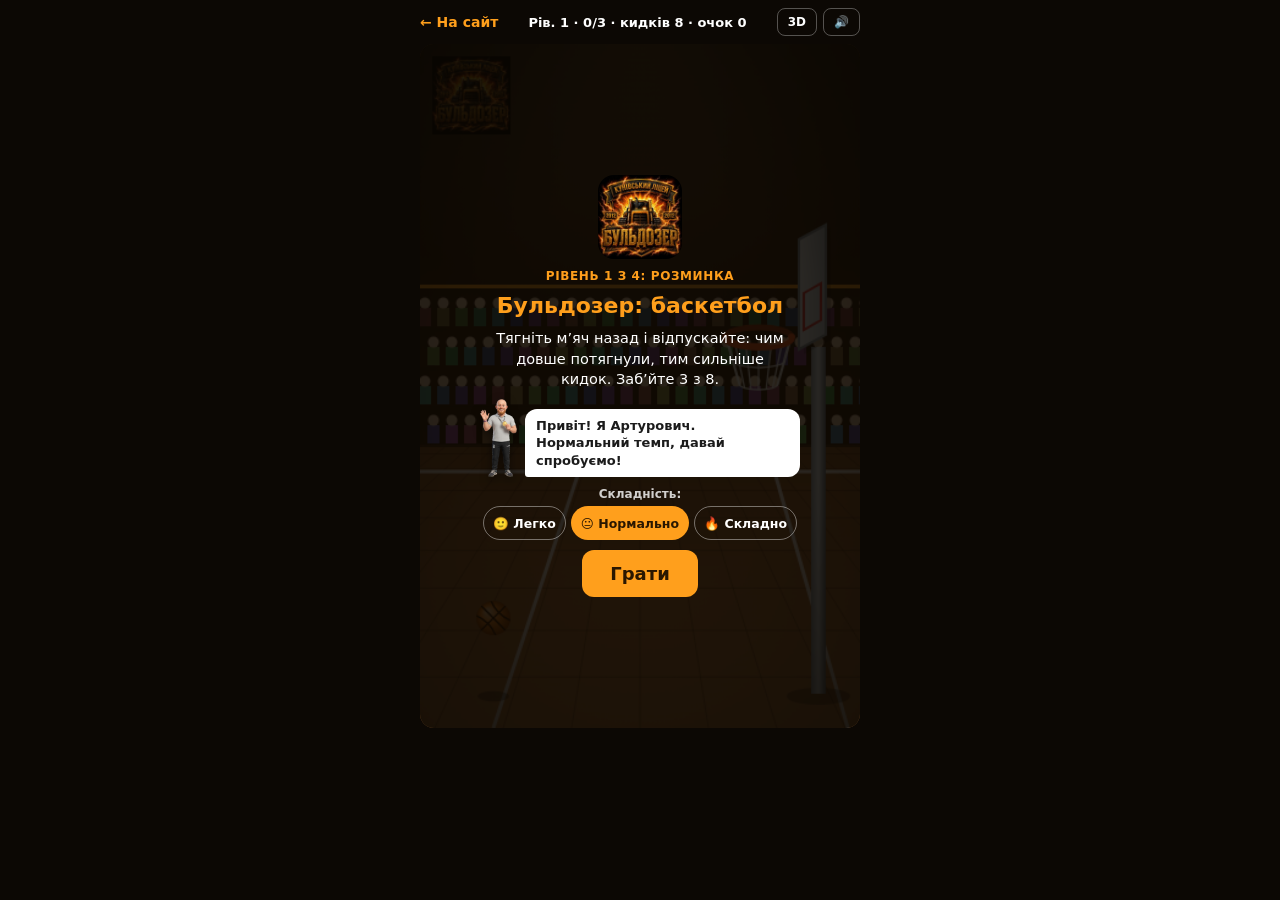
==== commit 18a0dbcd: "Add files via upload" ====
--- a/basket.html
+++ b/basket.html
@@ -6,7 +6,7 @@
 <meta name="theme-color" content="#1a1209">
 <title>Бульдозер: баскетбол</title>
 <style>
-  :root { --amber:#FF9F1C; --ink:#fff; --gold:#FFD700; }
+  :root { --amber:#FF9F1C; --ink:#fff; }
   * { box-sizing:border-box; -webkit-tap-highlight-color:transparent; user-select:none; -webkit-user-select:none; }
   html, body { margin:0; height:100%; background:#0c0804; color:var(--ink); font-family:system-ui,-apple-system,"Segoe UI",Roboto,sans-serif; overscroll-behavior:none; touch-action:none; }
   body { display:flex; flex-direction:column; align-items:center; padding:8px 12px 12px; gap:8px; }
@@ -19,32 +19,17 @@
   canvas { position:absolute; inset:0; width:100%; height:100%; border-radius:14px; display:block; touch-action:none; }
   .ov { position:absolute; inset:0; display:grid; place-content:center; justify-items:center; gap:10px; text-align:center; padding:18px; background:rgba(10,6,2,.86); border-radius:14px; }
   .ov[hidden] { display:none; }
-  .ov img { width:150px; height:150px; border-radius:16px; object-fit:cover; }
+  .ov > img { width:84px; height:84px; border-radius:16px; object-fit:cover; }
   .ov h1 { margin:0; font-size:22px; color:var(--amber); } .ov p { margin:0; font-size:14.5px; line-height:1.4; max-width:290px; }
   .lvl { font-size:12px; letter-spacing:.05em; text-transform:uppercase; color:var(--amber); font-weight:700; }
   .go { font:inherit; font-size:18px; font-weight:700; padding:13px 28px; border:0; border-radius:12px; background:var(--amber); color:#2a1700; cursor:pointer; }
-  .snd { font:inherit; font-size:12px; font-weight:700; padding:6px 10px; border-radius:8px; border:1px solid rgba(255,255,255,.3); background:transparent; color:#fff; cursor:pointer; white-space:nowrap; }
-  .combo { position:absolute; top:80px; left:50%; transform:translateX(-50%); font-size:24px; font-weight:900; color:var(--gold); text-shadow:0 0 10px rgba(255,215,0,.8); opacity:0; transition:opacity .2s; pointer-events:none; }
-  .combo.show { opacity:1; }
-  .timer { position:absolute; top:8px; left:50%; transform:translateX(-50%); font-size:20px; font-weight:900; color:#fff; text-shadow:0 2px 4px rgba(0,0,0,.8); display:none; }
-  .timer.show { display:block; }
-  .shop { position:absolute; inset:0; background:rgba(10,6,2,.95); border-radius:14px; padding:20px; display:none; flex-direction:column; align-items:center; gap:12px; z-index:10; }
-  .shop.show { display:flex; }
-  .shop h2 { margin:0; color:var(--amber); font-size:20px; }
-  .shop .coins { font-size:16px; color:var(--gold); font-weight:700; }
-  .shop .item { display:flex; justify-content:space-between; align-items:center; width:100%; padding:10px 14px; background:rgba(255,255,255,.08); border-radius:10px; }
-  .shop .item span { font-size:14px; }
-  .shop .item button { padding:6px 14px; border:0; border-radius:8px; background:var(--amber); color:#2a1700; font-weight:700; cursor:pointer; }
-  .shop .item button:disabled { opacity:.4; cursor:not-allowed; }
-  .shop .close { margin-top:8px; padding:10px 24px; border:1px solid rgba(255,255,255,.3); background:transparent; color:#fff; border-radius:10px; cursor:pointer; font-size:14px; }
+.snd { font:inherit; font-size:12px; font-weight:700; padding:6px 10px; border-radius:8px; border:1px solid rgba(255,255,255,.3); background:transparent; color:#fff; cursor:pointer; white-space:nowrap; }
 </style>
 </head>
 <body>
-<header><a href="./">← На сайт</a><span id="lvlname"></span><span class="hb"><button class="snd" id="shopBtn" type="button" aria-label="Магазин">🛒</button><button class="snd" id="vw" type="button" aria-label="Вигляд 2D або 3D">3D</button><button class="snd" id="snd" type="button" aria-label="Звук"></button></span></header>
+<header><a href="./">← На сайт</a><span id="lvlname"></span><span class="hb"><button class="snd" id="vw" type="button" aria-label="Вигляд 2D або 3D">3D</button><button class="snd" id="snd" type="button" aria-label="Звук"></button></span></header>
 <div class="wrap">
   <canvas id="c" width="360" height="560" aria-label="Гра у баскетбол: потягніть м’яч назад і відпустіть"></canvas>
-  <div class="combo" id="combo"></div>
-  <div class="timer" id="timer"></div>
   <div class="ov" id="ov">
     <img src="buldozer-logo.jpg" alt="Бульдозер, Кунівський ліцей">
     <div class="lvl" id="lvl"></div>
@@ -52,202 +37,84 @@
     <p id="txt"></p>
     <button class="go" id="go" type="button">Грати</button>
   </div>
-  <div class="shop" id="shop">
-    <h2>🛒 Магазин</h2>
-    <div class="coins" id="coins">Монети: 0</div>
-    <div class="item"><span>🔥 Золотий м'яч (постійно)</span><button id="buyGold">100</button></div>
-    <div class="item"><span>💨 Швидкий м'яч (постійно)</span><button id="buySpeed">150</button></div>
-    <div class="item"><span>⏱ +10 секунд у режимі «На час»</span><button id="buyTime">50</button></div>
-    <button class="close" id="closeShop">Закрити</button>
-  </div>
 </div>
 <script src="sfx.js"></script>
+<script src="diff.js"></script>
 <script src="config.js"></script>
 <script src="track.js"></script>
 <script>
 (function () {
   var cv = document.getElementById("c"), g = cv.getContext("2d"), W = 360, H = 560, FLOOR = 520, R = 14, G = 0.35, BX = 60, BY = 470;
   var $ = function (i) { return document.getElementById(i); };
-  
-  // Розширені рівні з новими механіками
-  var LV = [
-    { name: "Розминка", goal: 3, shots: 8, hx: 250, hy: 240, move: 0, rnd: 0, wind: 0, obstacle: false, txt: "Тягніть м’яч назад і відпускайте: чим довше потягнули, тим сильніше кидок. Заб’йте 3 з 8." },
-    { name: "Штрафні", goal: 4, shots: 8, hx: 265, hy: 205, move: 0, rnd: 50, wind: 0, obstacle: false, txt: "Кільце вище, а м’яч щоразу з іншого місця. Заб’йте 4 з 8." },
-    { name: "Рухоме кільце", goal: 5, shots: 8, hx: 235, hy: 215, move: 38, rnd: 60, wind: 0, obstacle: false, txt: "Кільце їздить вліво-вправо. Заб’йте 5 з 8." },
-    { name: "Вітер", goal: 5, shots: 8, hx: 240, hy: 210, move: 25, rnd: 60, wind: 0.08, obstacle: false, txt: "Вітер здуває м'яч! Враховуйте це при кидку. Заб’йте 5 з 8." },
-    { name: "Перешкода", goal: 6, shots: 8, hx: 235, hy: 200, move: 30, rnd: 70, wind: 0, obstacle: true, txt: "Між вами та кільцем рухається перешкода! Заб’йте 6 з 8." },
-    { name: "Фінал", goal: 7, shots: 8, hx: 225, hy: 195, move: 60, rnd: 70, wind: 0.05, obstacle: true, txt: "Все разом: вітер, перешкода й рухоме кільце. Заб’йте 7 з 8, і ліцей святкуватиме!" }
+  var LV0 = [
+    { name: "Розминка", goal: 3, shots: 8, hx: 250, hy: 240, move: 0, rnd: 0, txt: "Тягніть м’яч назад і відпускайте: чим довше потягнули, тим сильніше кидок. Заб’йте 3 з 8." },
+    { name: "Штрафні", goal: 4, shots: 8, hx: 265, hy: 205, move: 0, rnd: 50, txt: "Кільце вище, а м’яч щоразу з іншого місця. Заб’йте 4 з 8." },
+    { name: "Рухоме кільце", goal: 5, shots: 8, hx: 235, hy: 215, move: 38, rnd: 60, txt: "Кільце їздить вліво-вправо. Заб’йте 5 з 8." },
+    { name: "Фінал", goal: 6, shots: 8, hx: 225, hy: 195, move: 60, rnd: 70, txt: "Високо, далеко й швидко. Заб’йте 6 з 8, і ліцей святкуватиме!" }
   ];
-  
+  var LV = [];
+  function applyDiff() {
+    LV = LV0.map(function (b) {
+      var L = {}; for (var k in b) L[k] = b[k];
+      L.goal = Math.max(1, b.goal + DIFF.pick(-1, 0, 1)); L.shots = b.shots + DIFF.pick(2, 0, -1);
+      L.move = b.move * DIFF.pick(0.6, 1, 1.35); L.rnd = b.rnd * DIFF.pick(0.7, 1, 1.25);
+      L.txt = b.txt.replace(/\d+ з \d+/, L.goal + " з " + L.shots); return L;
+    });
+  }
+  applyDiff();
   var logo = new Image(); logo.src = "buldozer-logo.jpg";
-  var lvl = 0, saved = 0, run = false, makes = 0, used = 0, pts = 0, coins = 0, ball, state, hoopX, hoopY, tm = 0, drag = null, msg = "", msgT = 0, rimTouched = false, bounces = 0, age = 0, bx0 = BX, scored = false;
-  var combo = 0, comboMax = 0, goldBall = false, speedBall = false, timeBonus = 0, gameMode = "classic", timeLeft = 60, timerActive = false;
-  var obstacleX = 180, obstacleDir = 1;
-  
-  try { 
-    saved = +localStorage.getItem("bus.basket.level") || 0;
-    coins = +localStorage.getItem("bus.basket.coins") || 0;
-    goldBall = localStorage.getItem("bus.basket.gold") === "1";
-    speedBall = localStorage.getItem("bus.basket.speed") === "1";
-  } catch (e) {}
-  
+  var lvl = 0, saved = 0, run = false, makes = 0, used = 0, pts = 0, ball, state, hoopX, hoopY, tm = 0, drag = null, msg = "", msgT = 0, rimTouched = false, bounces = 0, age = 0, bx0 = BX, scored = false;
+  try { saved = +localStorage.getItem("bus.basket.level") || 0; } catch (e) {}
   var RW = 54;
-  
-  function hud() { 
-    $("lvlname").textContent = "Рів. " + (lvl + 1) + " · " + makes + "/" + LV[lvl].goal + " · кидків " + (LV[lvl].shots - used) + " · очок " + pts + " · 🪙 " + coins; 
-  }
-  
+  function hud() { $("lvlname").textContent = "Рів. " + (lvl + 1) + " · " + makes + "/" + LV[lvl].goal + " · кидків " + (LV[lvl].shots - used) + " · очок " + pts; }
   function curHX() { var L = LV[lvl]; return L.hx + (L.move ? Math.sin(tm / 60) * L.move : 0); }
-  
-  function newLevel(l) { 
-    lvl = l; makes = 0; used = 0; pts = l === 0 ? 0 : pts; tm = 0; combo = 0; 
-    if (l === 0) { comboMax = 0; }
-    nextShot(); 
-  }
-  
+  function newLevel(l) { lvl = l; makes = 0; used = 0; pts = l === 0 ? 0 : pts; tm = 0; nextShot(); }
   function nextShot() {
-    var L = LV[lvl]; 
-    bx0 = BX + (L.rnd ? Math.random() * L.rnd : 0);
-    ball = { x: bx0, y: BY, vx: 0, vy: 0 }; 
-    state = "aim"; rimTouched = false; bounces = 0; age = 0; scored = false; 
-    hoopX = curHX(); hoopY = L.hy; 
-    goldBall = Math.random() < 0.1 && lvl > 0; // 10% шанс золотого м'яча
-    hud();
-  }
-  
+    var L = LV[lvl]; bx0 = BX + (L.rnd ? Math.random() * L.rnd : 0);
+    ball = { x: bx0, y: BY, vx: 0, vy: 0 }; state = "aim"; rimTouched = false; bounces = 0; age = 0; scored = false; hoopX = curHX(); hoopY = L.hy; hud();
+  }
   function circ(px, py, r) {
     var dx = ball.x - px, dy = ball.y - py, d = Math.hypot(dx, dy);
     if (d < R + r && d > 0) {
       var nx = dx / d, ny = dy / d; ball.x = px + nx * (R + r); ball.y = py + ny * (R + r);
-      var dot = ball.vx * nx + ball.vy * ny; 
-      if (dot < 0) { 
-        SFXLIB.tone(900, 0.1, "square", 0.07, 0, 500); SFXLIB.noise(0.06, 0.15, 3000, "highpass"); 
-        ball.vx -= 1.6 * dot * nx; ball.vy -= 1.6 * dot * ny; ball.vx *= 0.9; ball.vy *= 0.9; rimTouched = true; 
-      }
-    }
-  }
-  
+      var dot = ball.vx * nx + ball.vy * ny; if (dot < 0) { SFXLIB.tone(900, 0.1, "square", 0.07, 0, 500); SFXLIB.noise(0.06, 0.15, 3000, "highpass"); ball.vx -= 1.6 * dot * nx; ball.vy -= 1.6 * dot * ny; ball.vx *= 0.9; ball.vy *= 0.9; rimTouched = true; }
+    }
+  }
   function physics(b, hx, hy) {
-    var prevY = b.y; 
-    var L = LV[lvl];
-    // Вітер
-    if (L.wind) b.vx += L.wind;
-    b.vy += G; b.x += b.vx; b.y += b.vy;
+    var prevY = b.y; b.vy += G; b.x += b.vx; b.y += b.vy;
     var xB = hx + RW, bbx = xB + 6;
     // щит
     if (b.x + R > bbx && b.x - R < bbx + 8 && b.y > hy - 78 && b.y < hy + 12) {
       if (b.vx > 0) { SFXLIB.tone(160, 0.12, "triangle", 0.25, 0, 90); b.x = bbx - R; b.vx = -b.vx * 0.6; rimTouched = true; }
     }
-    // Перешкода
-    if (L.obstacle && b.x > obstacleX - 8 && b.x < obstacleX + 8 && b.y > 300 && b.y < 380) {
-      if (b.vx > 0) { b.vx = -b.vx * 0.8; b.vy *= 0.9; SFXLIB.tone(200, 0.1, "square", 0.15); }
-    }
     circ(hx, hy, 4); circ(xB, hy, 4);
     var sc = false;
     if (prevY < hy && b.y >= hy && b.vy > 0 && b.x > hx + 6 && b.x < xB - 2) sc = true;
     return sc;
   }
-  
-  function shoot(vx, vy) { 
-    if (state !== "aim") return; 
-    SFXLIB.noise(0.14, 0.18, 2200, "bandpass"); 
-    if (speedBall) { vx *= 1.3; vy *= 1.3; }
-    ball.vx = vx; ball.vy = vy; state = "fly"; used++; hud(); 
-  }
-  
+  function shoot(vx, vy) { if (state !== "aim") return; SFXLIB.noise(0.14, 0.18, 2200, "bandpass"); ball.vx = vx; ball.vy = vy; state = "fly"; used++; hud(); }
   function update() {
     tm++;
     var L = LV[lvl];
-    
-    // Таймер
-    if (timerActive) {
-      timeLeft -= 1/60;
-      $("timer").textContent = "⏱ " + Math.ceil(timeLeft) + "с";
-      if (timeLeft <= 0) { timerActive = false; $("timer").classList.remove("show"); endGameMode(); return; }
-    }
-    
-    // Рухома перешкода
-    if (L.obstacle) {
-      obstacleX += obstacleDir * 2;
-      if (obstacleX > 280 || obstacleX < 80) obstacleDir *= -1;
-    }
-    
     if (state === "aim") { hoopX = curHX(); return; }
     if (state === "fly") {
       hoopX = curHX(); age++;
-      if (physics(ball, hoopX, hoopY) && !scored) { 
-        scored = true; 
-        SFXLIB.noise(0.28, 0.3, 4000, "highpass"); 
-        SFXLIB.seq([784, 988, 1175], 0.07, "sine", 0.16); 
-        makes++; 
-        combo++;
-        comboMax = Math.max(comboMax, combo);
-        
-        var p = rimTouched ? 2 : 3;
-        if (goldBall) p *= 2;
-        if (combo >= 3) p += 2;
-        
-        pts += p;
-        coins += goldBall ? 5 : 1;
-        
-        msg = (goldBall ? "🌟 ЗОЛОТО! " : "") + (combo >= 3 ? "🔥 COMBO x" + combo + "! " : "") + "+" + p; 
-        msgT = 60;
-        
-        if (combo >= 3) showCombo();
-        
-        hud(); 
-        try { localStorage.setItem("bus.basket.coins", String(coins)); } catch (e) {}
-      }
-      if (ball.y > FLOOR - R && ball.vy > 0) { 
-        ball.y = FLOOR - R; ball.vy *= -0.55; ball.vx *= 0.8; bounces++; 
-        SFXLIB.tone(130 / bounces, 0.12, "triangle", 0.28, 0, 60); 
-      }
+      if (physics(ball, hoopX, hoopY) && !scored) { scored = true; SFXLIB.noise(0.28, 0.3, 4000, "highpass"); SFXLIB.seq([784, 988, 1175], 0.07, "sine", 0.16); makes++; var p = rimTouched ? 2 : 3; pts += p; msg = rimTouched ? "Є! +2" : "Чисто! +3"; msgT = 60; hud(); }
+      if (ball.y > FLOOR - R && ball.vy > 0) { ball.y = FLOOR - R; ball.vy *= -0.55; ball.vx *= 0.8; bounces++; SFXLIB.tone(130 / bounces, 0.12, "triangle", 0.28, 0, 60); }
       if (ball.x < -30 || ball.x > W + 30 || bounces >= 2 || age > 420) endShot();
     } else if (state === "pause") { if (--wait <= 0) afterShot(); }
   }
-  
   var wait = 0;
   function endShot() {
-    if (!scored) { 
-      msg = "Мимо"; msgT = 40; combo = 0;
-      SFXLIB.tone(240, 0.22, "triangle", 0.14, 0, 120); 
-    }
+    if (!scored) { msg = "Мимо"; msgT = 40; SFXLIB.tone(240, 0.22, "triangle", 0.14, 0, 120); }
     state = "pause"; wait = 36;
   }
-  
   function afterShot() {
     var L = LV[lvl];
     if (makes >= L.goal) return win();
     if (used >= L.shots) return lose();
     nextShot();
   }
-  
-  function showCombo() {
-    var el = $("combo");
-    el.textContent = "🔥 COMBO x" + combo;
-    el.classList.add("show");
-    setTimeout(function() { el.classList.remove("show"); }, 1000);
-  }
-  
-  // --- НОВИЙ РЕЖИМ "НА ЧАС" ---
-  function startTimeMode() {
-    gameMode = "time";
-    timeLeft = 60 + timeBonus;
-    timerActive = true;
-    $("timer").classList.add("show");
-    $("timer").textContent = "⏱ " + Math.ceil(timeLeft) + "с";
-    makes = 0; used = 0; pts = 0; combo = 0; lvl = 0;
-    nextShot();
-  }
-  
-  function endGameMode() {
-    run = false;
-    if (gameMode === "time") {
-      show("Результат", "Час вийшов!", "Ви закинули " + makes + " м'ячів та заробили " + pts + " очок!", "Ще раз");
-      $("go").dataset.n = "timemode";
-    }
-  }
-  
   function draw2d() {
     var L = LV[lvl];
     var gr = g.createLinearGradient(0, 0, 0, H); gr.addColorStop(0, "#2a1a0a"); gr.addColorStop(1, "#150d05"); g.fillStyle = gr; g.fillRect(0, 0, W, H);
@@ -266,7 +133,7 @@
     g.strokeStyle = "rgba(255,255,255,.8)"; g.lineWidth = 1.5;
     for (var k = 0; k <= 4; k++) { g.beginPath(); g.moveTo(hx + k * RW / 4, hy + 3); g.lineTo(hx + 8 + k * (RW - 16) / 4, hy + 38); g.stroke(); }
     g.beginPath(); g.moveTo(hx + 4, hy + 18); g.lineTo(xB - 4, hy + 18); g.stroke();
-    // логотип
+    // логотип на щиті (вертикально, на стійці)
     if (logo.complete && logo.naturalWidth) g.drawImage(logo, 10, 10, 64, 64);
     // прицілювання
     if (state === "aim" && drag) {
@@ -277,221 +144,18 @@
     }
     // тінь, м'яч
     g.fillStyle = "rgba(0,0,0,.3)"; g.beginPath(); g.ellipse(ball.x, FLOOR + 8, 12, 4, 0, 0, 7); g.fill();
-    var bgr = g.createRadialGradient(ball.x - 5, ball.y - 5, 2, ball.x, ball.y, R); 
-    if (goldBall) {
-      bgr.addColorStop(0, "#fff8b0"); bgr.addColorStop(0.5, "#ffd700"); bgr.addColorStop(1, "#b8860b");
-    } else {
-      bgr.addColorStop(0, "#ffc27a"); bgr.addColorStop(0.5, "#ff8a1f"); bgr.addColorStop(1, "#b84e00");
-    }
-    g.fillStyle = bgr; g.beginPath(); g.arc(ball.x, ball.y, R, 0, 7); g.fill();
-    g.strokeStyle = goldBall ? "#8b6914" : "#3a1c05"; g.lineWidth = 1.5; 
-    g.beginPath(); g.arc(ball.x, ball.y, R, 0, 7); g.moveTo(ball.x - R, ball.y); g.lineTo(ball.x + R, ball.y); g.moveTo(ball.x, ball.y - R); g.lineTo(ball.x, ball.y + R); g.stroke();
-    
-    // Перешкода
-    if (L.obstacle) {
-      g.fillStyle = "#e74c3c"; g.fillRect(obstacleX - 6, 300, 12, 80);
-      g.fillStyle = "#c0392b"; g.fillRect(obstacleX - 4, 310, 8, 60);
-    }
-    
+    var bgr = g.createRadialGradient(ball.x - 5, ball.y - 5, 2, ball.x, ball.y, R); bgr.addColorStop(0, "#ffc27a"); bgr.addColorStop(0.5, "#ff8a1f"); bgr.addColorStop(1, "#b84e00"); g.fillStyle = bgr; g.beginPath(); g.arc(ball.x, ball.y, R, 0, 7); g.fill();
+    g.strokeStyle = "#3a1c05"; g.lineWidth = 1.5; g.beginPath(); g.arc(ball.x, ball.y, R, 0, 7); g.moveTo(ball.x - R, ball.y); g.lineTo(ball.x + R, ball.y); g.moveTo(ball.x, ball.y - R); g.lineTo(ball.x, ball.y + R); g.stroke();
     if (msgT > 0) { msgT--; g.textAlign = "center"; g.font = "bold 28px system-ui,sans-serif"; g.fillStyle = "#FF9F1C"; g.fillText(msg, W / 2, 120); }
   }
-  
+
   function draw() { if (view3d) draw3d(); else draw2d(); }
-  
   function draw3d() {
     var L = LV[lvl], FY = 330, i, k;
     // стіна і трибуни
     var wg = g.createLinearGradient(0, 0, 0, FY); wg.addColorStop(0, "#150c04"); wg.addColorStop(1, "#4a2a10"); g.fillStyle = wg; g.fillRect(0, 0, W, FY);
     for (var r = 0; r < 4; r++) {
       var yy = 200 + r * 32; g.fillStyle = "rgba(20,10,0," + (0.2 + r * 0.08) + ")"; g.fillRect(0, yy, W, 32);
-      for (i = 0; i < 25; i++) {
-        var hx0 = i * 15 + (r % 2) * 7 + 4, hue = (i * 47 + r * 83) % 360;
-        g.fillStyle = "hsl(" + hue + ",35%," + (36 + r * 4) + "%)"; g.fillRect(hx0 - 5, yy + 16, 10, 15);
-        g.fillStyle = "#e6c7a6"; g.beginPath(); g.arc(hx0, yy + 12, 4.5, 0, 7); g.fill();
-      }
-    }
-    g.fillStyle = "#FF9F1C"; g.fillRect(0, 197, W, 3);
-    var lg = g.createRadialGradient(W / 2, -20, 5, W / 2, -20, 260); lg.addColorStop(0, "rgba(255,200,120,.35)"); lg.addColorStop(1, "rgba(255,200,120,0)"); g.fillStyle = lg; g.fillRect(0, 0, W, FY);
-    // паркет
-    var fg = g.createLinearGradient(0, FY, 0, H); fg.addColorStop(0, "#8a5424"); fg.addColorStop(1, "#c98340"); g.fillStyle = fg; g.fillRect(0, FY, W, H - FY);
-    g.strokeStyle = "rgba(60,30,10,.35)"; g.lineWidth = 1; g.beginPath();
-    for (k = -9; k <= 9; k++) { g.moveTo(180 + k * 20, FY); g.lineTo(180 + k * 56, H); }
-    for (k = 1; k < 9; k++) { var py = FY + (H - FY) * Math.pow(k / 9, 1.7); g.moveTo(0, py); g.lineTo(W, py); }
-    g.stroke();
-    g.strokeStyle = "rgba(255,255,255,.8)"; g.lineWidth = 3; g.beginPath(); g.moveTo(-10, FY + 20); g.lineTo(W + 10, FY + 20); g.stroke();
-    g.beginPath(); g.moveTo(130, FY + 20); g.lineTo(60, H); g.moveTo(290, FY + 20); g.lineTo(350, H); g.stroke();
-    
-    var hx = hoopX, hy = hoopY, xB = hx + RW, cx = hx + RW / 2;
-    // стійка
-    g.fillStyle = "rgba(0,0,0,.3)"; g.beginPath(); g.ellipse(xB + 22, FLOOR + 14, 26, 7, 0, 0, 7); g.fill();
-    var pg = g.createLinearGradient(xB + 16, 0, xB + 28, 0); pg.addColorStop(0, "#9aa7b4"); pg.addColorStop(0.5, "#e6edf3"); pg.addColorStop(1, "#6a7580"); g.fillStyle = pg; g.fillRect(xB + 16, hy + 8, 12, FLOOR + 12 - hy - 8);
-    // щит
-    g.fillStyle = "rgba(0,0,0,.22)"; g.beginPath(); g.moveTo(xB + 10, hy - 78); g.lineTo(xB + 32, hy - 90); g.lineTo(xB + 32, hy + 2); g.lineTo(xB + 10, hy + 14); g.closePath(); g.fill();
-    var bgd = g.createLinearGradient(xB + 6, 0, xB + 26, 0); bgd.addColorStop(0, "#f4f8fb"); bgd.addColorStop(1, "#c4d0da"); g.fillStyle = bgd;
-    g.beginPath(); g.moveTo(xB + 6, hy - 80); g.lineTo(xB + 28, hy - 92); g.lineTo(xB + 28, hy - 2); g.lineTo(xB + 6, hy + 10); g.closePath(); g.fill();
-    g.strokeStyle = "#8d99a5"; g.lineWidth = 2; g.stroke();
-    g.strokeStyle = "#e23d3d"; g.lineWidth = 2; g.beginPath(); g.moveTo(xB + 10, hy - 36); g.lineTo(xB + 24, hy - 44); g.lineTo(xB + 24, hy - 14); g.lineTo(xB + 10, hy - 6); g.closePath(); g.stroke();
-    // заднє півколо кільця
-    g.lineWidth = 5; g.strokeStyle = "#9a3a12"; g.beginPath(); g.ellipse(cx, hy, RW / 2, 8, 0, Math.PI, 0); g.stroke();
-    
-    // Перешкода 3D
-    if (L.obstacle) {
-      g.fillStyle = "rgba(0,0,0,.3)"; g.beginPath(); g.ellipse(obstacleX, 385, 18, 5, 0, 0, 7); g.fill();
-      g.fillStyle = "#e74c3c"; g.fillRect(obstacleX - 6, 300, 12, 80);
-      g.fillStyle = "#c0392b"; g.fillRect(obstacleX - 4, 310, 8, 60);
-      g.fillStyle = "#f39c12"; g.beginPath(); g.arc(obstacleX, 300, 8, 0, 7); g.fill();
-    }
-    
-    // траєкторія
-    if (state === "aim" && drag) {
-      var v = dragV(); var b = { x: ball.x, y: ball.y, vx: v.x, vy: v.y }; g.fillStyle = "rgba(255,255,255,.75)";
-      for (var s = 0; s < 40; s++) { b.vy += G; b.x += b.vx; b.y += b.vy; if (s % 3 === 0) { g.beginPath(); g.arc(b.x, b.y, 2.5, 0, 7); g.fill(); } if (b.y > FLOOR) break; }
-    }
-    // тінь
-    var hgt = Math.max(0, Math.min(1, (FLOOR - ball.y) / 450));
-    g.fillStyle = "rgba(0,0,0," + (0.35 - hgt * 0.2) + ")"; g.beginPath(); g.ellipse(ball.x, FLOOR + 14, 12 + hgt * 8, 4 + hgt * 2, 0, 0, 7); g.fill();
-    // м'яч
-    var rot = ball.x / 25 + ball.y / 30;
-    var bgr = g.createRadialGradient(ball.x - 5, ball.y - 6, 1, ball.x, ball.y, R + 1); 
-    if (goldBall) {
-      bgr.addColorStop(0, "#fff8b0"); bgr.addColorStop(0.45, "#ffd700"); bgr.addColorStop(1, "#8b6914");
-    } else {
-      bgr.addColorStop(0, "#ffd09a"); bgr.addColorStop(0.45, "#ff8a1f"); bgr.addColorStop(1, "#8f3d00");
-    }
-    g.fillStyle = bgr; g.beginPath(); g.arc(ball.x, ball.y, R, 0, 7); g.fill();
-    g.save(); g.beginPath(); g.arc(ball.x, ball.y, R, 0, 7); g.clip(); g.strokeStyle = goldBall ? "#8b6914" : "#3a1c05"; g.lineWidth = 1.4; g.translate(ball.x, ball.y); g.rotate(rot);
-    g.beginPath(); g.moveTo(-R, 0); g.lineTo(R, 0); g.moveTo(0, -R); g.lineTo(0, R); g.moveTo(-R * 0.7, -R); g.quadraticCurveTo(-R * 0.2, 0, -R * 0.7, R); g.moveTo(R * 0.7, -R); g.quadraticCurveTo(R * 0.2, 0, R * 0.7, R); g.stroke(); g.restore();
-    // сітка і кільце
-    g.strokeStyle = "rgba(255,255,255,.85)"; g.lineWidth = 1.3;
-    for (k = 0; k <= 8; k++) { var a = Math.PI * k / 8, ex = cx - Math.cos(a) * RW / 2, ey = hy + Math.sin(a) * 8, lx = cx - Math.cos(a) * RW * 0.3, ly = hy + 38 + Math.sin(a) * 5; g.beginPath(); g.moveTo(ex, ey); g.lineTo(lx, ly); g.stroke(); }
-    g.beginPath(); g.ellipse(cx, hy + 19, RW * 0.4, 6, 0, 0, Math.PI); g.stroke();
-    g.beginPath(); g.ellipse(cx, hy + 38, RW * 0.3, 5, 0, 0, Math.PI); g.stroke();
-    g.lineWidth = 6; g.strokeStyle = "#ff5a1f"; g.lineCap = "round"; g.beginPath(); g.ellipse(cx, hy, RW / 2, 8, 0, 0, Math.PI); g.stroke();
-    g.strokeStyle = "rgba(255,200,150,.8)"; g.lineWidth = 2; g.beginPath(); g.ellipse(cx, hy - 1, RW / 2 - 2, 7, 0, 0.3, 1.2); g.stroke();
-    if (logo.complete && logo.naturalWidth) g.drawImage(logo, 10, 10, 64, 64);
-    var vg = g.createRadialGradient(W / 2, H / 2, 160, W / 2, H / 2, 380); vg.addColorStop(0, "rgba(0,0,0,0)"); vg.addColorStop(1, "rgba(0,0,0,.5)"); g.fillStyle = vg; g.fillRect(0, 0, W, H);
-    if (msgT > 0) { msgT--; g.textAlign = "center"; g.font = "bold 28px system-ui,sans-serif"; g.fillStyle = "#FF9F1C"; g.fillText(msg, W / 2, 120); }
-  }
-  
-  function dragV() {
-    var dx = drag.sx - drag.x, dy = drag.sy - drag.y, m = Math.hypot(dx, dy), k = 0.16, mx = 17;
-    var vx = dx * k, vy = dy * k, sp = Math.hypot(vx, vy); if (sp > mx) { vx *= mx / sp; vy *= mx / sp; }
-    if (vy > -1) vy = -1; return { x: vx, y: vy };
-  }
-  
-  var acc = 0, last = 0;
-  function loop(now) {
-    if (!run) return;
-    acc += Math.min(50, now - last); last = now;
-    while (acc >= 1000 / 60) { acc -= 1000 / 60; update(); if (!run) return; }
-    draw(); requestAnimationFrame(loop);
-  }
-  
-  function pt(e) { var r = cv.getBoundingClientRect(); return { x: (e.clientX - r.left) * W / r.width, y: (e.clientY - r.top) * H / r.height }; }
-  cv.addEventListener("pointerdown", function (e) { if (!run || state !== "aim") return; var p = pt(e); drag = { sx: p.x, sy: p.y, x: p.x, y: p.y }; cv.setPointerCapture(e.pointerId); e.preventDefault(); });
-  cv.addEventListener("pointermove", function (e) { if (!drag) return; var p = pt(e); drag.x = p.x; drag.y = p.y; });
-  function release() { if (!drag) return; var d = Math.hypot(drag.sx - drag.x, drag.sy - drag.y); var v = dragV(); drag = null; if (d > 18) shoot(v.x, v.y); }
-  cv.addEventListener("pointerup", release); cv.addEventListener("pointercancel", function () { drag = null; });
-  
-  function show(l, h, txt, btn) { $("lvl").textContent = l; $("h").textContent = h; $("txt").textContent = txt; $("go").textContent = btn; $("ov").hidden = false; }
-  
-  function win() {
-    run = false; draw(); 
-    SFXLIB.seq(lvl + 1 < LV.length ? [523, 659, 784, 1047] : [523, 523, 523, 659, 784, 659, 784, 1047], 0.13);
-    if (lvl + 1 < LV.length) { 
-      saved = Math.max(saved, lvl + 1); 
-      try { localStorage.setItem("bus.basket.level", String(saved)); } catch (e) {} 
-      show("Очок: " + pts, "Рівень пройдено!", "Далі: " + LV[lvl + 1].name + ". " + LV[lvl + 1].txt, "Наступний рівень"); 
-      $("go").dataset.n = "next"; 
-    } else { 
-      saved = 0; 
-      try { localStorage.setItem("bus.basket.level", "0"); } catch (e) {} 
-      show("Усього очок: " + pts, "Бульдозер переміг!", "Ви пройшли всі рівні. Кунівський ліцей пишається вами!", "Грати ще раз"); 
-      $("go").dataset.n = "again"; 
-    }
-  }
-  
-  function lose() { 
-    run = false; draw(); 
-    SFXLIB.seq([392, 330, 262, 196], 0.2); 
-    show("Закинуто " + makes + " з " + LV[lvl].goal, "Кидки закінчилися", "Трохи не вистачило. Спробуйте ще раз цей рівень.", "Ще раз"); 
-    $("go").dataset.n = "retry"; 
-  }
-  
-  function start() { 
-    if (window.trackPlay) trackPlay("basket"); 
-    SFXLIB.tone(1400, 0.25, "sine", 0.1); 
-    $("ov").hidden = true; 
-    run = true; acc = 0; last = performance.now(); 
-    requestAnimationFrame(loop); 
-  }
-  
-  $("go").onclick = function () { 
-    var n = $("go").dataset.n; 
-    $("go").dataset.n = ""; 
-    if (n === "next") newLevel(lvl + 1); 
-    else if (n === "again") { pts = 0; newLevel(0); } 
-    else if (n === "timemode") { startTimeMode(); } 
-    else newLevel(lvl); 
-    start(); 
-  };
-  
-  // Магазин
-  $("shopBtn").onclick = function() {
-    $("shop").classList.add("show");
-    $("coins").textContent = "Монети: " + coins;
-    $("buyGold").disabled = coins < 100 || goldBall;
-    $("buySpeed").disabled = coins < 150 || speedBall;
-    $("buyTime").disabled = coins < 50;
-  };
-  
-  $("closeShop").onclick = function() { $("shop").classList.remove("show"); };
-  
-  $("buyGold").onclick = function() {
-    if (coins >= 100) { coins -= 100; goldBall = true; localStorage.setItem("bus.basket.gold", "1"); 
-      try { localStorage.setItem("bus.basket.coins", String(coins)); } catch (e) {}
-      $("coins").textContent = "Монети: " + coins; $("buyGold").disabled = true; hud();
-    }
-  };
-  
-  $("buySpeed").onclick = function() {
-    if (coins >= 150) { coins -= 150; speedBall = true; localStorage.setItem("bus.basket.speed", "1");
-      try { localStorage.setItem("bus.basket.coins", String(coins)); } catch (e) {}
-      $("coins").textContent = "Монети: " + coins; $("buySpeed").disabled = true; hud();
-    }
-  };
-  
-  $("buyTime").onclick = function() {
-    if (coins >= 50) { coins -= 50; timeBonus += 10;
-      try { localStorage.setItem("bus.basket.coins", String(coins)); } catch (e) {}
-      $("coins").textContent = "Монети: " + coins; hud();
-      alert("+10 секунд у режимі «На час»!");
-    }
-  };
-  
-  var view3d = true;
-  try { var vv = localStorage.getItem("bus.game.view"); if (vv) view3d = vv === "3d"; } catch (e) {}
-  function vwLabel() { $("vw").textContent = view3d ? "3D" : "2D"; }
-  $("vw").onclick = function () { view3d = !view3d; try { localStorage.setItem("bus.game.view", view3d ? "3d" : "2d"); } catch (e) {} vwLabel(); draw(); };
-  vwLabel();
-  
-  SFXLIB.bind($("snd"));
-  var l0 = saved > 0 && saved < LV.length ? saved : 0;
-  pts = 0; newLevel(l0); draw();
-  show("Рівень " + (l0 + 1) + " з " + LV.length + ": " + LV[l0].name, "Бульдозер: баскетбол", LV[l0].txt, "Грати");
-  
-  // Автоматичний запуск режиму "На час" якщо є спеціальний параметр
-  if (window.location.search.includes("mode=time")) {
-    show("Режим «На час»", "Бульдозер: баскетбол", "Закиньте якомога більше м'ячів за 60 секунд! Кожне влучення дає монети.", "Почати");
-    $("go").dataset.n = "timemode";
-  }
-  
-  window.__b = { shoot: shoot, st: function () { return { makes: makes, used: used, state: state, run: run, pts: pts, coins: coins }; },
-    find: function () { var L = LV[lvl]; for (var vy = -17; vy < -6; vy += 0.25) for (var vx = 2; vx < 12; vx += 0.1) { var b = { x: ball.x, y: ball.y, vx: vx, vy: vy }, ok = false, rt = rimTouched; for (var s = 0; s < 400; s++) { if (physics(b, curHX(), L.hy)) { ok = true; break; } if (b.y > FLOOR) break; } rimTouched = rt; if (ok) return { vx: vx, vy: vy }; } return null; } };
-})();
-</script>
-</body>
-</html>0,0," + (0.2 + r * 0.08) + ")"; g.fillRect(0, yy, W, 32);
       for (i = 0; i < 25; i++) {
         var hx0 = i * 15 + (r % 2) * 7 + 4, hue = (i * 47 + r * 83) % 360;
         g.fillStyle = "hsl(" + hue + ",35%," + (36 + r * 4) + "%)"; g.fillRect(hx0 - 5, yy + 16, 10, 15);
@@ -561,7 +225,7 @@
   cv.addEventListener("pointermove", function (e) { if (!drag) return; var p = pt(e); drag.x = p.x; drag.y = p.y; });
   function release() { if (!drag) return; var d = Math.hypot(drag.sx - drag.x, drag.sy - drag.y); var v = dragV(); drag = null; if (d > 18) shoot(v.x, v.y); }
   cv.addEventListener("pointerup", release); cv.addEventListener("pointercancel", function () { drag = null; });
-  function show(l, h, txt, btn) { $("lvl").textContent = l; $("h").textContent = h; $("txt").textContent = txt; $("go").textContent = btn; $("ov").hidden = false; }
+  function show(l, h, txt, btn) { $("lvl").textContent = l; $("h").textContent = h; $("txt").textContent = txt; $("go").textContent = btn; $("ov").hidden = false; DIFF.coachFor($("ov"), /усі рів|переміг!/i.test(txt + h) && /Бульдозер переміг/.test(h) ? "final" : /пройдено/.test(h) ? "win" : /закінчилися/.test(h) ? "lose" : "start"); }
   function win() {
     run = false; draw(); SFXLIB.seq(lvl + 1 < LV.length ? [523, 659, 784, 1047] : [523, 523, 523, 659, 784, 659, 784, 1047], 0.13);
     if (lvl + 1 < LV.length) { saved = Math.max(saved, lvl + 1); try { localStorage.setItem("bus.basket.level", String(saved)); } catch (e) {} show("Очок: " + pts, "Рівень пройдено!", "Далі: " + LV[lvl + 1].name + ". " + LV[lvl + 1].txt, "Наступний рівень"); $("go").dataset.n = "next"; }
@@ -577,6 +241,11 @@
   $("vw").onclick = function () { view3d = !view3d; try { localStorage.setItem("bus.game.view", view3d ? "3d" : "2d"); } catch (e) {} vwLabel(); draw(); };
   vwLabel();
   SFXLIB.bind($("snd"));
+  DIFF.mount($("ov"), $("go"));
+  DIFF.on(function () {
+    applyDiff(); var L = LV[lvl], t = $("txt");
+    if (!$("ov").hidden) { t.textContent = t.textContent.replace(/(Заб’йте )\d+ з \d+/, "$1" + L.goal + " з " + L.shots); DIFF.coachFor($("ov"), "start"); }
+  });
   var l0 = saved > 0 && saved < LV.length ? saved : 0;
   pts = 0; newLevel(l0); draw();
   show("Рівень " + (l0 + 1) + " з " + LV.length + ": " + LV[l0].name, "Бульдозер: баскетбол", LV[l0].txt, "Грати");
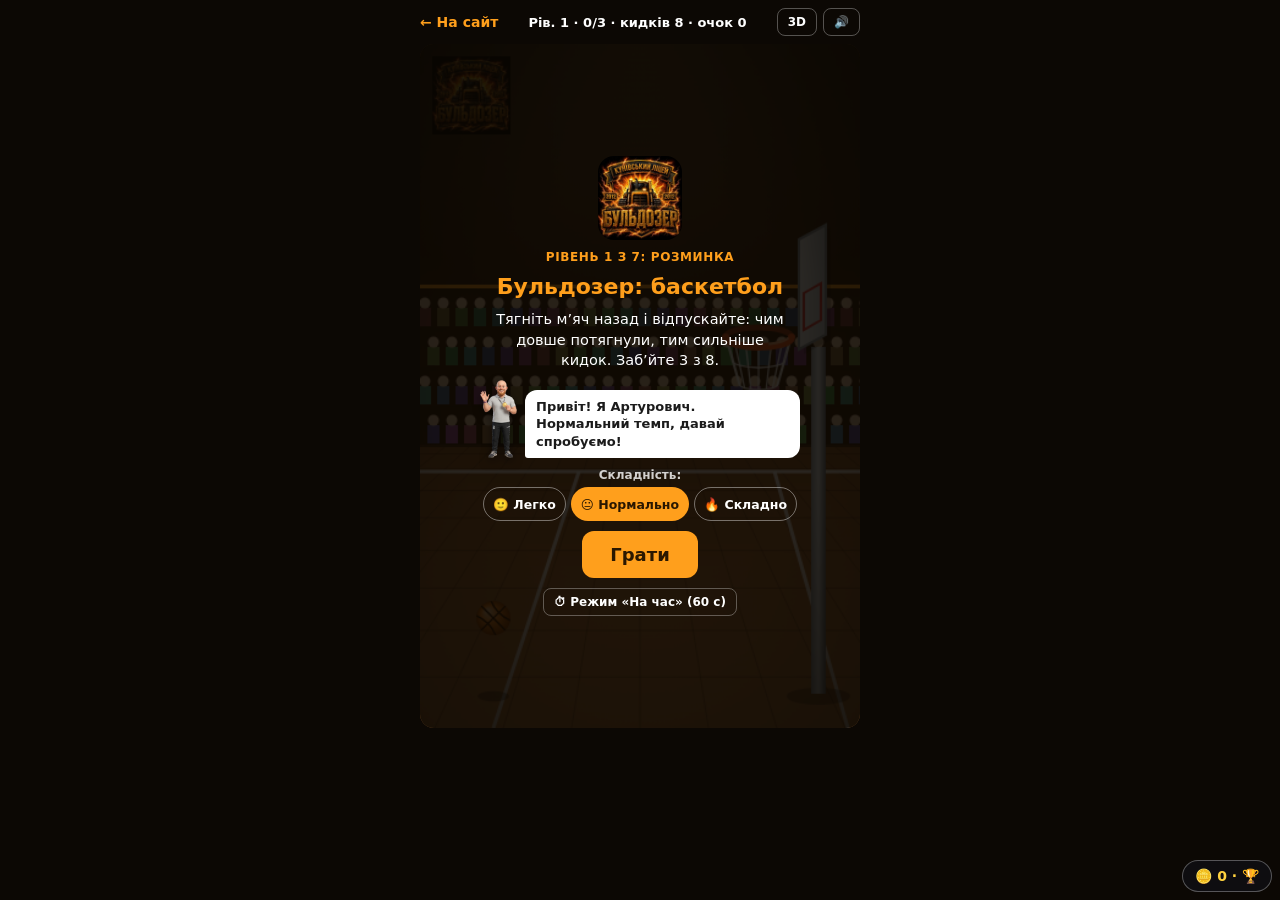
==== commit fd4fa54d: "Add files via upload" ====
--- a/basket.html
+++ b/basket.html
@@ -36,42 +36,48 @@
     <h1 id="h">Бульдозер</h1>
     <p id="txt"></p>
     <button class="go" id="go" type="button">Грати</button>
+    <button class="snd" id="goT" type="button">⏱ Режим «На час» (60 с)</button>
   </div>
 </div>
 <script src="sfx.js"></script>
 <script src="diff.js"></script>
 <script src="config.js"></script>
 <script src="track.js"></script>
+<script src="meta.js"></script>
 <script>
 (function () {
   var cv = document.getElementById("c"), g = cv.getContext("2d"), W = 360, H = 560, FLOOR = 520, R = 14, G = 0.35, BX = 60, BY = 470;
   var $ = function (i) { return document.getElementById(i); };
   var LV0 = [
-    { name: "Розминка", goal: 3, shots: 8, hx: 250, hy: 240, move: 0, rnd: 0, txt: "Тягніть м’яч назад і відпускайте: чим довше потягнули, тим сильніше кидок. Заб’йте 3 з 8." },
-    { name: "Штрафні", goal: 4, shots: 8, hx: 265, hy: 205, move: 0, rnd: 50, txt: "Кільце вище, а м’яч щоразу з іншого місця. Заб’йте 4 з 8." },
-    { name: "Рухоме кільце", goal: 5, shots: 8, hx: 235, hy: 215, move: 38, rnd: 60, txt: "Кільце їздить вліво-вправо. Заб’йте 5 з 8." },
-    { name: "Фінал", goal: 6, shots: 8, hx: 225, hy: 195, move: 60, rnd: 70, txt: "Високо, далеко й швидко. Заб’йте 6 з 8, і ліцей святкуватиме!" }
+    { name: "Розминка", goal: 3, shots: 8, hx: 250, hy: 240, move: 0, rnd: 0, wind: 0, obstacle: false, txt: "Тягніть м’яч назад і відпускайте: чим довше потягнули, тим сильніше кидок. Заб’йте 3 з 8." },
+    { name: "Штрафні", goal: 4, shots: 8, hx: 265, hy: 205, move: 0, rnd: 50, wind: 0, obstacle: false, txt: "Кільце вище, а м’яч щоразу з іншого місця. Заб’йте 4 з 8." },
+    { name: "Рухоме кільце", goal: 5, shots: 8, hx: 235, hy: 215, move: 38, rnd: 60, wind: 0, obstacle: false, txt: "Кільце їздить вліво-вправо. Заб’йте 5 з 8." },
+    { name: "Вітер", goal: 5, shots: 8, hx: 240, hy: 210, move: 25, rnd: 60, wind: 0.04, obstacle: false, txt: "Дме вітер і зносить м’яч вбік! Заб’йте 5 з 8." },
+    { name: "Перешкода", goal: 5, shots: 9, hx: 235, hy: 200, move: 30, rnd: 70, wind: 0, obstacle: true, txt: "Між вами й кільцем їздить штанга-перешкода. Заб’йте 5 з 9." },
+    { name: "Далекий кидок", goal: 5, shots: 9, hx: 285, hy: 175, move: 40, rnd: 80, wind: -0.03, obstacle: false, txt: "Кільце високо й далеко, а вітер дме назустріч. Заб’йте 5 з 9." },
+    { name: "Фінал", goal: 6, shots: 9, hx: 225, hy: 195, move: 60, rnd: 70, wind: 0.035, obstacle: true, txt: "Усе разом: вітер, перешкода й рухоме кільце. Заб’йте 6 з 9, і ліцей святкуватиме!" }
   ];
   var LV = [];
   function applyDiff() {
     LV = LV0.map(function (b) {
       var L = {}; for (var k in b) L[k] = b[k];
       L.goal = Math.max(1, b.goal + DIFF.pick(-1, 0, 1)); L.shots = b.shots + DIFF.pick(2, 0, -1);
-      L.move = b.move * DIFF.pick(0.6, 1, 1.35); L.rnd = b.rnd * DIFF.pick(0.7, 1, 1.25);
+      L.move = b.move * DIFF.pick(0.6, 1, 1.35); L.rnd = b.rnd * DIFF.pick(0.7, 1, 1.25); L.wind = b.wind * DIFF.pick(0.6, 1, 1.3);
       L.txt = b.txt.replace(/\d+ з \d+/, L.goal + " з " + L.shots); return L;
     });
   }
   applyDiff();
   var logo = new Image(); logo.src = "buldozer-logo.jpg";
   var lvl = 0, saved = 0, run = false, makes = 0, used = 0, pts = 0, ball, state, hoopX, hoopY, tm = 0, drag = null, msg = "", msgT = 0, rimTouched = false, bounces = 0, age = 0, bx0 = BX, scored = false;
+  var combo = 0, comboMax = 0, goldBall = false, perk = { life: 0, x2: 1, gold: false }, runCoins = 0, mode = "classic", timeLeft = 60, obsX = 180, obsD = 1, bonusShots = 0, started = false;
   try { saved = +localStorage.getItem("bus.basket.level") || 0; } catch (e) {}
   var RW = 54;
-  function hud() { $("lvlname").textContent = "Рів. " + (lvl + 1) + " · " + makes + "/" + LV[lvl].goal + " · кидків " + (LV[lvl].shots - used) + " · очок " + pts; }
+  function hud() { $("lvlname").textContent = mode === "time" ? "⏱ " + Math.max(0, Math.ceil(timeLeft)) + "с · влучень " + makes + " · очок " + pts + (combo >= 2 ? " · 🔥" + combo : "") : "Рів. " + (lvl + 1) + " · " + makes + "/" + LV[lvl].goal + " · кидків " + (LV[lvl].shots + bonusShots - used) + " · очок " + pts + (combo >= 2 ? " · 🔥" + combo : ""); }
   function curHX() { var L = LV[lvl]; return L.hx + (L.move ? Math.sin(tm / 60) * L.move : 0); }
   function newLevel(l) { lvl = l; makes = 0; used = 0; pts = l === 0 ? 0 : pts; tm = 0; nextShot(); }
   function nextShot() {
     var L = LV[lvl]; bx0 = BX + (L.rnd ? Math.random() * L.rnd : 0);
-    ball = { x: bx0, y: BY, vx: 0, vy: 0 }; state = "aim"; rimTouched = false; bounces = 0; age = 0; scored = false; hoopX = curHX(); hoopY = L.hy; hud();
+    goldBall = perk.gold || (lvl > 0 && Math.random() < 0.1); ball = { x: bx0, y: BY, vx: 0, vy: 0 }; state = "aim"; rimTouched = false; bounces = 0; age = 0; scored = false; hoopX = curHX(); hoopY = L.hy; hud();
   }
   function circ(px, py, r) {
     var dx = ball.x - px, dy = ball.y - py, d = Math.hypot(dx, dy);
@@ -81,12 +87,13 @@
     }
   }
   function physics(b, hx, hy) {
-    var prevY = b.y; b.vy += G; b.x += b.vx; b.y += b.vy;
+    var prevY = b.y, WL = LV[lvl]; if (WL.wind) b.vx += WL.wind; b.vy += G; b.x += b.vx; b.y += b.vy;
     var xB = hx + RW, bbx = xB + 6;
     // щит
     if (b.x + R > bbx && b.x - R < bbx + 8 && b.y > hy - 78 && b.y < hy + 12) {
       if (b.vx > 0) { SFXLIB.tone(160, 0.12, "triangle", 0.25, 0, 90); b.x = bbx - R; b.vx = -b.vx * 0.6; rimTouched = true; }
     }
+    if (WL.obstacle && b.x + R > obsX - 7 && b.x - R < obsX + 7 && b.y + R > 300 && b.y - R < 380) { if (b.vx > 0 && b.x < obsX) { b.x = obsX - 7 - R; b.vx = -Math.abs(b.vx) * 0.7; } else if (b.vx < 0 && b.x > obsX) { b.x = obsX + 7 + R; b.vx = Math.abs(b.vx) * 0.7; } else b.vy = -Math.abs(b.vy) * 0.5; SFXLIB.tone(200, 0.1, "square", 0.15); }
     circ(hx, hy, 4); circ(xB, hy, 4);
     var sc = false;
     if (prevY < hy && b.y >= hy && b.vy > 0 && b.x > hx + 6 && b.x < xB - 2) sc = true;
@@ -96,23 +103,26 @@
   function update() {
     tm++;
     var L = LV[lvl];
+    if (L.obstacle) { obsX += obsD * 1.6; if (obsX > 280 || obsX < 100) obsD = -obsD; }
+    if (mode === "time") { if (tm % 30 === 0) hud(); timeLeft -= 1 / 60; if (timeLeft <= 0) { endTime(); return; } }
     if (state === "aim") { hoopX = curHX(); return; }
     if (state === "fly") {
       hoopX = curHX(); age++;
-      if (physics(ball, hoopX, hoopY) && !scored) { scored = true; SFXLIB.noise(0.28, 0.3, 4000, "highpass"); SFXLIB.seq([784, 988, 1175], 0.07, "sine", 0.16); makes++; var p = rimTouched ? 2 : 3; pts += p; msg = rimTouched ? "Є! +2" : "Чисто! +3"; msgT = 60; hud(); }
+      if (physics(ball, hoopX, hoopY) && !scored) { scored = true; SFXLIB.noise(0.28, 0.3, 4000, "highpass"); SFXLIB.seq([784, 988, 1175], 0.07, "sine", 0.16); makes++; combo++; comboMax = Math.max(comboMax, combo); var p = rimTouched ? 2 : 3; if (goldBall) p *= 2; if (combo >= 3) p += 2; pts += p; var cn = goldBall ? 5 : 1; runCoins += cn; msg = (goldBall ? "🌟 " : "") + (combo >= 3 ? "🔥 КОМБО ×" + combo + "! " : rimTouched ? "Є! " : "Чисто! ") + "+" + p; msgT = 60; hud(); }
       if (ball.y > FLOOR - R && ball.vy > 0) { ball.y = FLOOR - R; ball.vy *= -0.55; ball.vx *= 0.8; bounces++; SFXLIB.tone(130 / bounces, 0.12, "triangle", 0.28, 0, 60); }
       if (ball.x < -30 || ball.x > W + 30 || bounces >= 2 || age > 420) endShot();
     } else if (state === "pause") { if (--wait <= 0) afterShot(); }
   }
   var wait = 0;
   function endShot() {
-    if (!scored) { msg = "Мимо"; msgT = 40; SFXLIB.tone(240, 0.22, "triangle", 0.14, 0, 120); }
+    if (!scored) { msg = "Мимо"; msgT = 40; combo = 0; SFXLIB.tone(240, 0.22, "triangle", 0.14, 0, 120); }
     state = "pause"; wait = 36;
   }
   function afterShot() {
+    if (mode === "time") { var nl = Math.min(LV.length - 1, Math.floor(makes / 4)); if (nl !== lvl) { lvl = nl; msg = "Рівень " + (lvl + 1) + ": " + LV[lvl].name; msgT = 70; } used = 0; nextShot(); return; }
     var L = LV[lvl];
     if (makes >= L.goal) return win();
-    if (used >= L.shots) return lose();
+    if (used >= L.shots + bonusShots) return lose();
     nextShot();
   }
   function draw2d() {
@@ -143,13 +153,14 @@
       rimTouched = saveRim;
     }
     // тінь, м'яч
+    if (LV[lvl].obstacle) { g.fillStyle = "rgba(0,0,0,.3)"; g.beginPath(); g.ellipse(obsX, 386, 18, 5, 0, 0, 7); g.fill(); g.fillStyle = "#c0392b"; g.fillRect(obsX - 7, 300, 14, 80); g.fillStyle = "#e74c3c"; g.fillRect(obsX - 7, 300, 6, 80); g.fillStyle = "#fff"; for (var oi = 0; oi < 4; oi++) g.fillRect(obsX - 7, 308 + oi * 20, 14, 5); g.fillStyle = "#f39c12"; g.beginPath(); g.arc(obsX, 300, 8, 0, 7); g.fill(); }
     g.fillStyle = "rgba(0,0,0,.3)"; g.beginPath(); g.ellipse(ball.x, FLOOR + 8, 12, 4, 0, 0, 7); g.fill();
-    var bgr = g.createRadialGradient(ball.x - 5, ball.y - 5, 2, ball.x, ball.y, R); bgr.addColorStop(0, "#ffc27a"); bgr.addColorStop(0.5, "#ff8a1f"); bgr.addColorStop(1, "#b84e00"); g.fillStyle = bgr; g.beginPath(); g.arc(ball.x, ball.y, R, 0, 7); g.fill();
+    var bgr = g.createRadialGradient(ball.x - 5, ball.y - 5, 2, ball.x, ball.y, R); if (goldBall) { bgr.addColorStop(0, "#fff8b0"); bgr.addColorStop(0.5, "#ffd700"); bgr.addColorStop(1, "#b8860b"); } else { bgr.addColorStop(0, "#ffc27a"); bgr.addColorStop(0.5, "#ff8a1f"); bgr.addColorStop(1, "#b84e00"); } g.fillStyle = bgr; g.beginPath(); g.arc(ball.x, ball.y, R, 0, 7); g.fill();
     g.strokeStyle = "#3a1c05"; g.lineWidth = 1.5; g.beginPath(); g.arc(ball.x, ball.y, R, 0, 7); g.moveTo(ball.x - R, ball.y); g.lineTo(ball.x + R, ball.y); g.moveTo(ball.x, ball.y - R); g.lineTo(ball.x, ball.y + R); g.stroke();
     if (msgT > 0) { msgT--; g.textAlign = "center"; g.font = "bold 28px system-ui,sans-serif"; g.fillStyle = "#FF9F1C"; g.fillText(msg, W / 2, 120); }
   }
 
-  function draw() { if (view3d) draw3d(); else draw2d(); }
+  function draw() { if (view3d) draw3d(); else draw2d(); var w = LV[lvl].wind; if (w) { g.textAlign = "center"; g.font = "bold 14px system-ui,sans-serif"; g.fillStyle = "#9fd8ff"; g.fillText("💨 вітер " + (w > 0 ? "→" : "←") + " " + Math.round(Math.abs(w) * 100), W / 2, 96); } if (mode === "time") { g.font = "bold 22px system-ui,sans-serif"; g.fillStyle = timeLeft < 10 ? "#ff5060" : "#fff"; g.fillText("⏱ " + Math.max(0, Math.ceil(timeLeft)), W / 2, 30); } }
   function draw3d() {
     var L = LV[lvl], FY = 330, i, k;
     // стіна і трибуни
@@ -184,6 +195,7 @@
     g.strokeStyle = "#e23d3d"; g.lineWidth = 2; g.beginPath(); g.moveTo(xB + 10, hy - 36); g.lineTo(xB + 24, hy - 44); g.lineTo(xB + 24, hy - 14); g.lineTo(xB + 10, hy - 6); g.closePath(); g.stroke();
     // заднє півколо кільця
     g.lineWidth = 5; g.strokeStyle = "#9a3a12"; g.beginPath(); g.ellipse(cx, hy, RW / 2, 8, 0, Math.PI, 0); g.stroke();
+    if (LV[lvl].obstacle) { g.fillStyle = "rgba(0,0,0,.3)"; g.beginPath(); g.ellipse(obsX, 386, 18, 5, 0, 0, 7); g.fill(); g.fillStyle = "#c0392b"; g.fillRect(obsX - 7, 300, 14, 80); g.fillStyle = "#e74c3c"; g.fillRect(obsX - 7, 300, 6, 80); g.fillStyle = "#fff"; for (var oi = 0; oi < 4; oi++) g.fillRect(obsX - 7, 308 + oi * 20, 14, 5); g.fillStyle = "#f39c12"; g.beginPath(); g.arc(obsX, 300, 8, 0, 7); g.fill(); }
     // траєкторія
     if (state === "aim" && drag) {
       var v = dragV(); var b = { x: ball.x, y: ball.y, vx: v.x, vy: v.y }; g.fillStyle = "rgba(255,255,255,.75)";
@@ -194,7 +206,7 @@
     g.fillStyle = "rgba(0,0,0," + (0.35 - hgt * 0.2) + ")"; g.beginPath(); g.ellipse(ball.x, FLOOR + 14, 12 + hgt * 8, 4 + hgt * 2, 0, 0, 7); g.fill();
     // м'яч
     var rot = ball.x / 25 + ball.y / 30;
-    var bgr = g.createRadialGradient(ball.x - 5, ball.y - 6, 1, ball.x, ball.y, R + 1); bgr.addColorStop(0, "#ffd09a"); bgr.addColorStop(0.45, "#ff8a1f"); bgr.addColorStop(1, "#8f3d00"); g.fillStyle = bgr; g.beginPath(); g.arc(ball.x, ball.y, R, 0, 7); g.fill();
+    var bgr = g.createRadialGradient(ball.x - 5, ball.y - 6, 1, ball.x, ball.y, R + 1); if (goldBall) { bgr.addColorStop(0, "#fff8b0"); bgr.addColorStop(0.45, "#ffd700"); bgr.addColorStop(1, "#8b6914"); } else { bgr.addColorStop(0, "#ffd09a"); bgr.addColorStop(0.45, "#ff8a1f"); bgr.addColorStop(1, "#8f3d00"); } g.fillStyle = bgr; g.beginPath(); g.arc(ball.x, ball.y, R, 0, 7); g.fill();
     g.save(); g.beginPath(); g.arc(ball.x, ball.y, R, 0, 7); g.clip(); g.strokeStyle = "#3a1c05"; g.lineWidth = 1.4; g.translate(ball.x, ball.y); g.rotate(rot);
     g.beginPath(); g.moveTo(-R, 0); g.lineTo(R, 0); g.moveTo(0, -R); g.lineTo(0, R); g.moveTo(-R * 0.7, -R); g.quadraticCurveTo(-R * 0.2, 0, -R * 0.7, R); g.moveTo(R * 0.7, -R); g.quadraticCurveTo(R * 0.2, 0, R * 0.7, R); g.stroke(); g.restore();
     // сітка і передня половина кільця
@@ -225,15 +237,20 @@
   cv.addEventListener("pointermove", function (e) { if (!drag) return; var p = pt(e); drag.x = p.x; drag.y = p.y; });
   function release() { if (!drag) return; var d = Math.hypot(drag.sx - drag.x, drag.sy - drag.y); var v = dragV(); drag = null; if (d > 18) shoot(v.x, v.y); }
   cv.addEventListener("pointerup", release); cv.addEventListener("pointercancel", function () { drag = null; });
-  function show(l, h, txt, btn) { $("lvl").textContent = l; $("h").textContent = h; $("txt").textContent = txt; $("go").textContent = btn; $("ov").hidden = false; DIFF.coachFor($("ov"), /усі рів|переміг!/i.test(txt + h) && /Бульдозер переміг/.test(h) ? "final" : /пройдено/.test(h) ? "win" : /закінчилися/.test(h) ? "lose" : "start"); }
+  function show(l, h, txt, btn) { if (lastR) { META.gain(lastR, $("ov")); lastR = null; } else META.clear($("ov")); $("lvl").textContent = l; $("h").textContent = h; $("txt").textContent = txt; $("go").textContent = btn; $("ov").hidden = false; DIFF.coachFor($("ov"), /усі рів|переміг!/i.test(txt + h) && /Бульдозер переміг/.test(h) ? "final" : /пройдено/.test(h) ? "win" : /закінчилися/.test(h) ? "lose" : "start"); }
   function win() {
-    run = false; draw(); SFXLIB.seq(lvl + 1 < LV.length ? [523, 659, 784, 1047] : [523, 523, 523, 659, 784, 659, 784, 1047], 0.13);
+    run = false; draw(); pay(); SFXLIB.seq(lvl + 1 < LV.length ? [523, 659, 784, 1047] : [523, 523, 523, 659, 784, 659, 784, 1047], 0.13);
     if (lvl + 1 < LV.length) { saved = Math.max(saved, lvl + 1); try { localStorage.setItem("bus.basket.level", String(saved)); } catch (e) {} show("Очок: " + pts, "Рівень пройдено!", "Далі: " + LV[lvl + 1].name + ". " + LV[lvl + 1].txt, "Наступний рівень"); $("go").dataset.n = "next"; }
     else { saved = 0; try { localStorage.setItem("bus.basket.level", "0"); } catch (e) {} show("Усього очок: " + pts, "Бульдозер переміг!", "Ви пройшли всі рівні. Кунівський ліцей пишається вами!", "Грати ще раз"); $("go").dataset.n = "again"; }
   }
-  function lose() { run = false; draw(); SFXLIB.seq([392, 330, 262, 196], 0.2); show("Закинуто " + makes + " з " + LV[lvl].goal, "Кидки закінчилися", "Трохи не вистачило. Спробуйте ще раз цей рівень.", "Ще раз"); $("go").dataset.n = "retry"; }
-  function start() { if (window.trackPlay) trackPlay("basket"); SFXLIB.tone(1400, 0.25, "sine", 0.1); $("ov").hidden = true; run = true; acc = 0; last = performance.now(); requestAnimationFrame(loop); }
-  $("go").onclick = function () { var n = $("go").dataset.n; $("go").dataset.n = ""; if (n === "next") newLevel(lvl + 1); else if (n === "again") { pts = 0; newLevel(0); } else newLevel(lvl); start(); };
+  function pay() { var r = META.end("basket", { pts: Math.round(pts * DIFF.pick(0.7, 1, 1.4)), coins: runCoins + (makes >= LV[lvl].goal ? 3 : 0) }); runCoins = 0; perkOn = false; lastR = r; return r; }
+  var lastR = null;
+  function endTime() { run = false; draw(); SFXLIB.seq([392, 330, 262], 0.2); var r = pay(); mode = "classic"; show("Час вийшов!", "Влучень: " + makes, "Очок: " + pts + ", найкраще комбо ×" + comboMax + ". Зароблено 🪙 " + r.coins + ".", "Грати рівні"); $("go").dataset.n = "retry"; }
+  function lose() { run = false; draw(); SFXLIB.seq([392, 330, 262, 196], 0.2); pay(); show("Закинуто " + makes + " з " + LV[lvl].goal, "Кидки закінчилися", "Трохи не вистачило. Спробуйте ще раз цей рівень.", "Ще раз"); $("go").dataset.n = "retry"; }
+  var perkOn = false;
+  function start() { if (window.trackPlay) trackPlay("basket"); if (!perkOn) { perkOn = true; perk = META.begin("basket"); bonusShots = perk.life ? 2 : 0; if (mode === "time" && perk.life) timeLeft += 10; } SFXLIB.tone(1400, 0.25, "sine", 0.1); $("ov").hidden = true; run = true; acc = 0; last = performance.now(); requestAnimationFrame(loop); }
+  $("go").onclick = function () { var n = $("go").dataset.n; $("go").dataset.n = ""; if (n === "next") newLevel(lvl + 1); else if (n === "again") { pts = 0; newLevel(0); } else if (n === "time") { mode = "time"; pts = 0; makes = 0; combo = 0; comboMax = 0; timeLeft = 60; newLevel(0); mode = "time"; } else { mode = "classic"; newLevel(lvl); } start(); };
+  $("goT").onclick = function () { $("go").dataset.n = "time"; $("go").onclick(); };
 
   var view3d = true;
   try { var vv = localStorage.getItem("bus.game.view"); if (vv) view3d = vv === "3d"; } catch (e) {}
